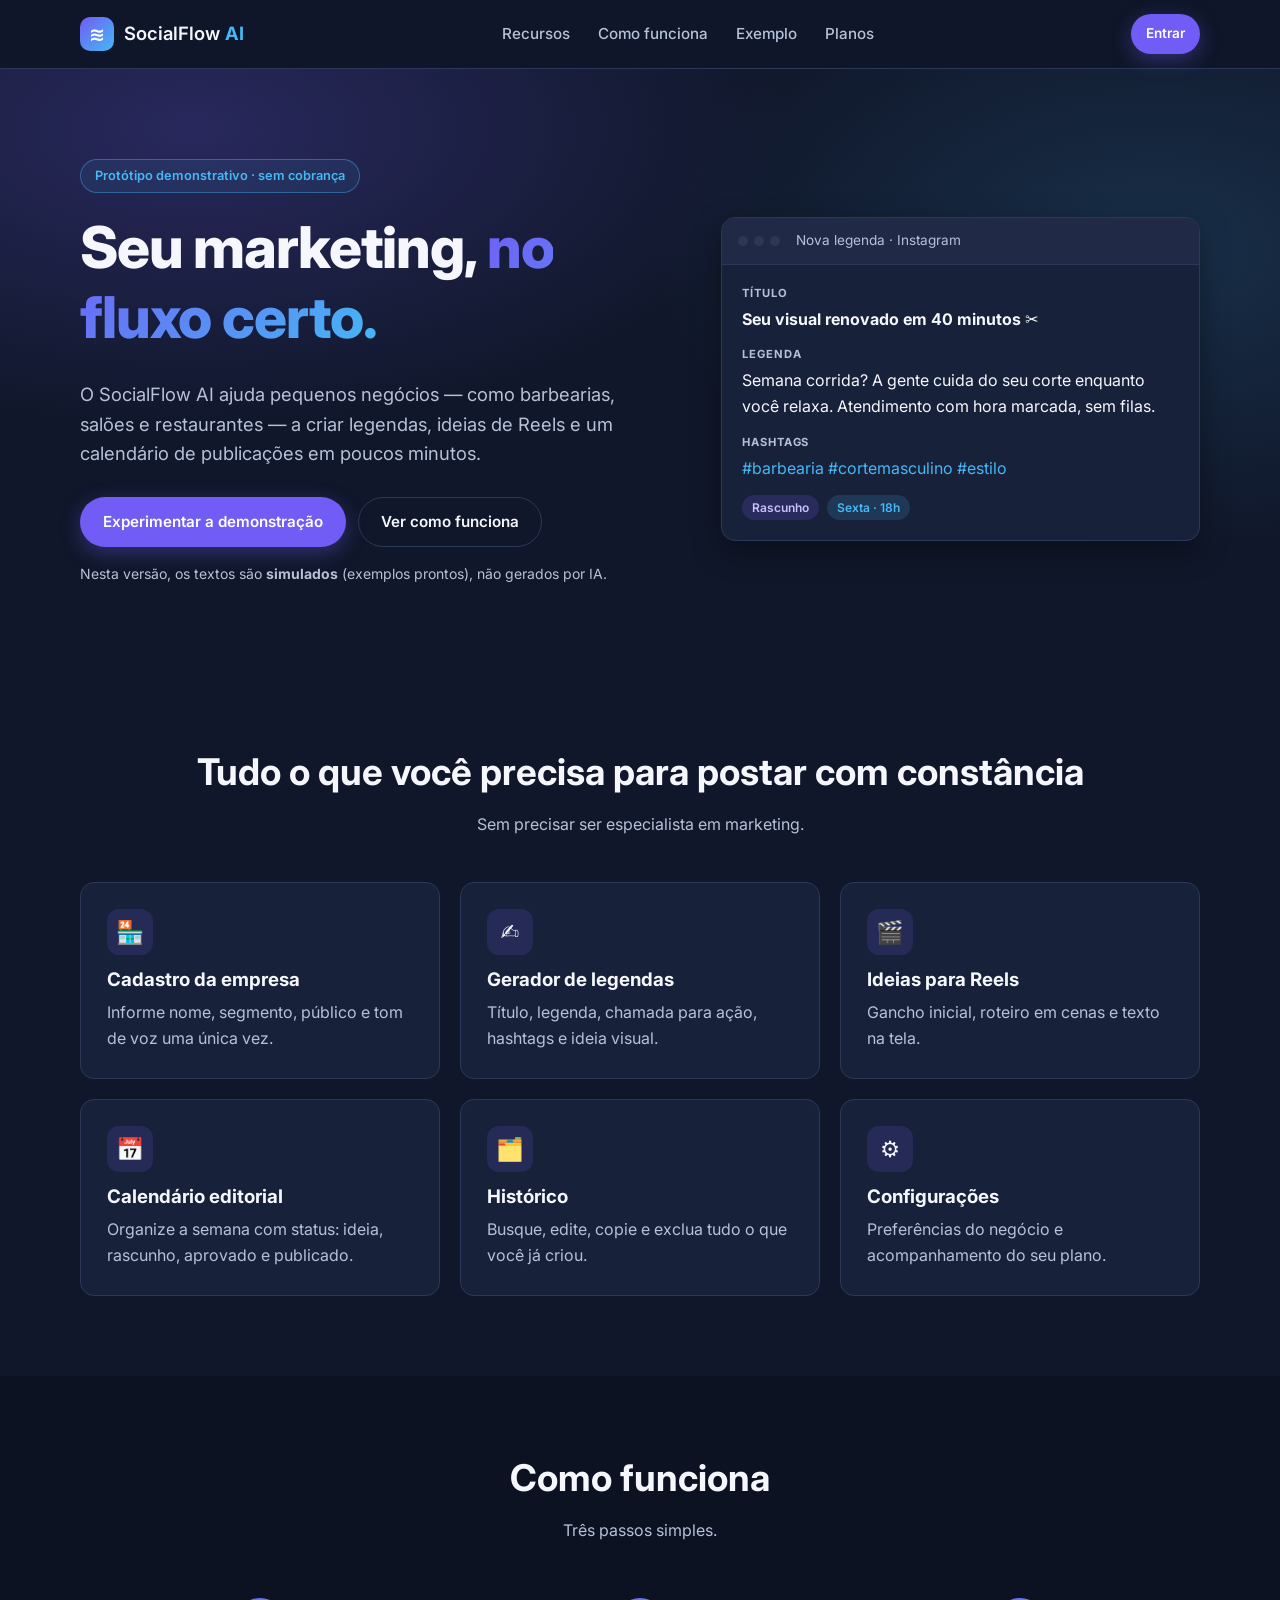
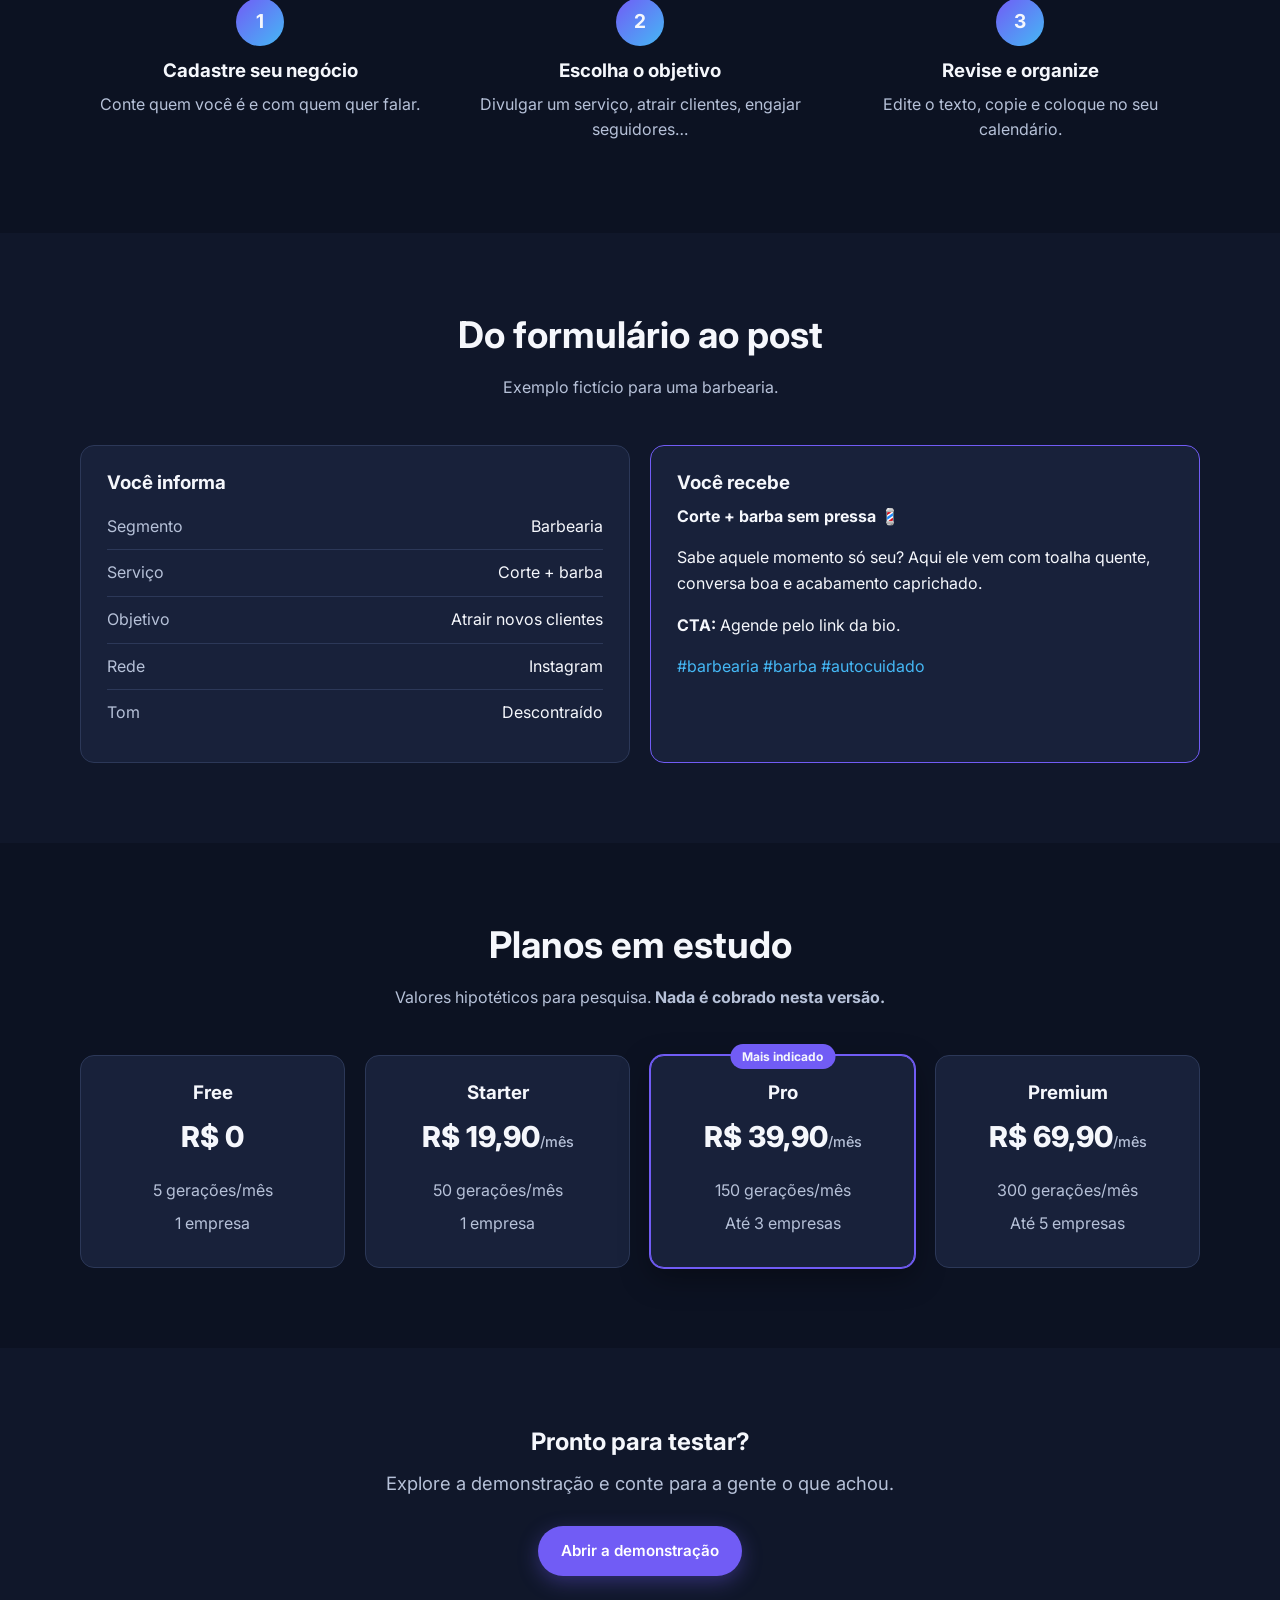
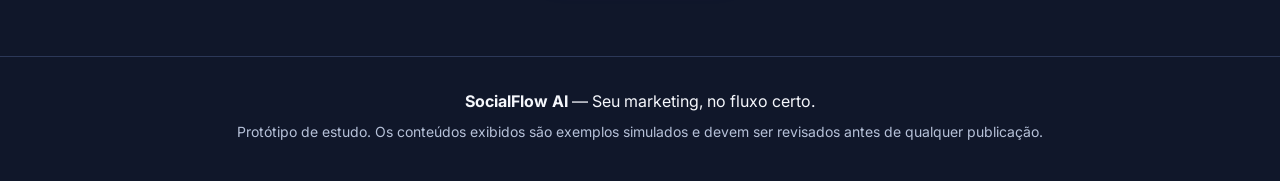
==== index.html @ ee5446a4 "Add files via upload" ====
<!DOCTYPE html>
<html lang="pt-BR">
<head>
  <!-- Configurações básicas da página -->
  <meta charset="UTF-8">
  <meta name="viewport" content="width=device-width, initial-scale=1.0">
  <title>SocialFlow AI — Seu marketing, no fluxo certo.</title>
  <meta name="description" content="Crie legendas, ideias de Reels e calendários editoriais para o seu pequeno negócio.">

  <!-- Fonte Inter (Google Fonts, gratuita). Se estiver sem internet, o navegador usa uma fonte parecida. -->
  <link rel="preconnect" href="https://fonts.googleapis.com">
  <link rel="preconnect" href="https://fonts.gstatic.com" crossorigin>
  <link href="https://fonts.googleapis.com/css2?family=Inter:wght@400;500;600;700;800&display=swap" rel="stylesheet">

  <!-- Arquivo de estilos (Etapa 2) -->
  <link rel="stylesheet" href="styles/style.css">
</head>
<body class="landing">

  <!-- ===================== CABEÇALHO ===================== -->
  <header class="site-header">
    <div class="container header-inner">
      <a href="index.html" class="logo" aria-label="SocialFlow AI — página inicial">
        <span class="logo-icon" aria-hidden="true">≋</span>
        <span>SocialFlow <strong>AI</strong></span>
      </a>

      <nav class="site-nav" aria-label="Navegação principal">
        <a href="#recursos">Recursos</a>
        <a href="#como-funciona">Como funciona</a>
        <a href="#exemplo">Exemplo</a>
        <a href="#planos">Planos</a>
      </nav>

      <a href="login.html" class="btn btn-primary btn-sm">Entrar</a>
    </div>
  </header>

  <main>
    <!-- ===================== HERO (primeira dobra) ===================== -->
    <section class="hero">
      <div class="container hero-inner">
        <div class="hero-text">
          <span class="badge">Protótipo demonstrativo · sem cobrança</span>
          <h1>Seu marketing, <span class="gradient-text">no fluxo certo.</span></h1>
          <p class="lead">
            O SocialFlow AI ajuda pequenos negócios — como barbearias, salões e restaurantes —
            a criar legendas, ideias de Reels e um calendário de publicações em poucos minutos.
          </p>
          <div class="hero-actions">
            <a href="login.html" class="btn btn-primary">Experimentar a demonstração</a>
            <a href="#como-funciona" class="btn btn-ghost">Ver como funciona</a>
          </div>
          <p class="small muted">
            Nesta versão, os textos são <strong>simulados</strong> (exemplos prontos), não gerados por IA.
          </p>
        </div>

        <!-- Cartão ilustrativo mostrando um resultado de exemplo -->
        <div class="hero-card" aria-hidden="true">
          <div class="mock-header">
            <span class="dot"></span><span class="dot"></span><span class="dot"></span>
            <span class="mock-title">Nova legenda · Instagram</span>
          </div>
          <div class="mock-body">
            <p class="mock-label">TÍTULO</p>
            <p class="mock-text"><strong>Seu visual renovado em 40 minutos ✂️</strong></p>
            <p class="mock-label">LEGENDA</p>
            <p class="mock-text">Semana corrida? A gente cuida do seu corte enquanto você relaxa. Atendimento com hora marcada, sem filas.</p>
            <p class="mock-label">HASHTAGS</p>
            <p class="mock-text accent">#barbearia #cortemasculino #estilo</p>
            <div class="mock-tags">
              <span class="tag">Rascunho</span>
              <span class="tag tag-blue">Sexta · 18h</span>
            </div>
          </div>
        </div>
      </div>
    </section>

    <!-- ===================== RECURSOS ===================== -->
    <section id="recursos" class="section">
      <div class="container">
        <h2 class="section-title">Tudo o que você precisa para postar com constância</h2>
        <p class="section-subtitle">Sem precisar ser especialista em marketing.</p>

        <div class="grid grid-3">
          <article class="feature-card">
            <span class="feature-icon" aria-hidden="true">🏪</span>
            <h3>Cadastro da empresa</h3>
            <p>Informe nome, segmento, público e tom de voz uma única vez.</p>
          </article>
          <article class="feature-card">
            <span class="feature-icon" aria-hidden="true">✍️</span>
            <h3>Gerador de legendas</h3>
            <p>Título, legenda, chamada para ação, hashtags e ideia visual.</p>
          </article>
          <article class="feature-card">
            <span class="feature-icon" aria-hidden="true">🎬</span>
            <h3>Ideias para Reels</h3>
            <p>Gancho inicial, roteiro em cenas e texto na tela.</p>
          </article>
          <article class="feature-card">
            <span class="feature-icon" aria-hidden="true">📅</span>
            <h3>Calendário editorial</h3>
            <p>Organize a semana com status: ideia, rascunho, aprovado e publicado.</p>
          </article>
          <article class="feature-card">
            <span class="feature-icon" aria-hidden="true">🗂️</span>
            <h3>Histórico</h3>
            <p>Busque, edite, copie e exclua tudo o que você já criou.</p>
          </article>
          <article class="feature-card">
            <span class="feature-icon" aria-hidden="true">⚙️</span>
            <h3>Configurações</h3>
            <p>Preferências do negócio e acompanhamento do seu plano.</p>
          </article>
        </div>
      </div>
    </section>

    <!-- ===================== COMO FUNCIONA ===================== -->
    <section id="como-funciona" class="section section-alt">
      <div class="container">
        <h2 class="section-title">Como funciona</h2>
        <p class="section-subtitle">Três passos simples.</p>

        <ol class="steps">
          <li class="step">
            <span class="step-number">1</span>
            <h3>Cadastre seu negócio</h3>
            <p>Conte quem você é e com quem quer falar.</p>
          </li>
          <li class="step">
            <span class="step-number">2</span>
            <h3>Escolha o objetivo</h3>
            <p>Divulgar um serviço, atrair clientes, engajar seguidores…</p>
          </li>
          <li class="step">
            <span class="step-number">3</span>
            <h3>Revise e organize</h3>
            <p>Edite o texto, copie e coloque no seu calendário.</p>
          </li>
        </ol>
      </div>
    </section>

    <!-- ===================== EXEMPLO ===================== -->
    <section id="exemplo" class="section">
      <div class="container">
        <h2 class="section-title">Do formulário ao post</h2>
        <p class="section-subtitle">Exemplo fictício para uma barbearia.</p>

        <div class="grid grid-2">
          <div class="example-card">
            <h3>Você informa</h3>
            <ul class="example-list">
              <li><span>Segmento</span> Barbearia</li>
              <li><span>Serviço</span> Corte + barba</li>
              <li><span>Objetivo</span> Atrair novos clientes</li>
              <li><span>Rede</span> Instagram</li>
              <li><span>Tom</span> Descontraído</li>
            </ul>
          </div>
          <div class="example-card example-result">
            <h3>Você recebe</h3>
            <p><strong>Corte + barba sem pressa 💈</strong></p>
            <p>Sabe aquele momento só seu? Aqui ele vem com toalha quente, conversa boa e acabamento caprichado.</p>
            <p><strong>CTA:</strong> Agende pelo link da bio.</p>
            <p class="accent">#barbearia #barba #autocuidado</p>
          </div>
        </div>
      </div>
    </section>

    <!-- ===================== PLANOS (hipotéticos) ===================== -->
    <section id="planos" class="section section-alt">
      <div class="container">
        <h2 class="section-title">Planos em estudo</h2>
        <p class="section-subtitle">
          Valores hipotéticos para pesquisa. <strong>Nada é cobrado nesta versão.</strong>
        </p>

        <div class="grid grid-4">
          <article class="plan-card">
            <h3>Free</h3>
            <p class="plan-price">R$ 0</p>
            <ul><li>5 gerações/mês</li><li>1 empresa</li></ul>
          </article>
          <article class="plan-card">
            <h3>Starter</h3>
            <p class="plan-price">R$ 19,90<span>/mês</span></p>
            <ul><li>50 gerações/mês</li><li>1 empresa</li></ul>
          </article>
          <article class="plan-card plan-featured">
            <span class="plan-flag">Mais indicado</span>
            <h3>Pro</h3>
            <p class="plan-price">R$ 39,90<span>/mês</span></p>
            <ul><li>150 gerações/mês</li><li>Até 3 empresas</li></ul>
          </article>
          <article class="plan-card">
            <h3>Premium</h3>
            <p class="plan-price">R$ 69,90<span>/mês</span></p>
            <ul><li>300 gerações/mês</li><li>Até 5 empresas</li></ul>
          </article>
        </div>
      </div>
    </section>

    <!-- ===================== CHAMADA FINAL ===================== -->
    <section class="section cta-final">
      <div class="container">
        <h2>Pronto para testar?</h2>
        <p class="lead">Explore a demonstração e conte para a gente o que achou.</p>
        <a href="app.html" class="btn btn-primary">Abrir a demonstração</a>
      </div>
    </section>
  </main>

  <!-- ===================== RODAPÉ ===================== -->
  <footer class="site-footer">
    <div class="container">
      <p><strong>SocialFlow AI</strong> — Seu marketing, no fluxo certo.</p>
      <p class="small muted">
        Protótipo de estudo. Os conteúdos exibidos são exemplos simulados e devem ser revisados antes de qualquer publicação.
      </p>
    </div>
  </footer>

</body>
</html>
---- styles/style.css ----
/* =========================================================
   SocialFlow AI — Folha de estilos
   Este arquivo serve para a landing page (index.html)
   e para a aplicação (app.html).
   ========================================================= */

/* ---------- 1. VARIÁVEIS (as cores e medidas do projeto) ----------
   Variáveis são "apelidos". Se quiser mudar uma cor no site inteiro,
   basta mudar aqui em cima. */
:root {
  --roxo: #715CF5;          /* cor principal */
  --roxo-escuro: #5a46d6;
  --azul-marinho: #10172A;  /* fundo */
  --azul: #45B8F5;          /* destaque */
  --texto: #F5F7FC;         /* texto principal */
  --texto-2: #B6C1D8;       /* texto secundário */

  --superficie: #18213A;    /* fundo dos cartões */
  --superficie-2: #202A47;  /* fundo de campos e itens */
  --borda: #2C3858;

  --sucesso: #34D399;
  --alerta: #FBBF24;
  --erro: #F87171;

  --raio: 14px;             /* arredondamento dos cantos */
  --raio-sm: 8px;
  --sombra: 0 10px 30px rgba(0, 0, 0, 0.35);
  --gradiente: linear-gradient(135deg, var(--roxo), var(--azul));
  --fonte: "Inter", "Segoe UI", system-ui, -apple-system, Roboto, Arial, sans-serif;
}

/* ---------- 2. BASE (regras gerais) ---------- */
*,
*::before,
*::after {
  box-sizing: border-box; /* faz larguras e espaçamentos serem calculados de forma previsível */
}

html {
  scroll-behavior: smooth; /* rolagem suave ao clicar nos links do menu */
}

body {
  margin: 0;
  font-family: var(--fonte);
  background: var(--azul-marinho);
  color: var(--texto);
  line-height: 1.6;
  -webkit-font-smoothing: antialiased;
}

h1, h2, h3, h4 {
  line-height: 1.2;
  margin: 0 0 0.5em;
}

p {
  margin: 0 0 1em;
}

a {
  color: var(--azul);
  text-decoration: none;
}

a:hover {
  text-decoration: underline;
}

img {
  max-width: 100%;
}

/* Contorno visível ao navegar pelo teclado (acessibilidade) */
:focus-visible {
  outline: 2px solid var(--azul);
  outline-offset: 2px;
}

.container {
  width: 100%;
  max-width: 1160px;
  margin: 0 auto;
  padding: 0 20px;
}

.small { font-size: 0.875rem; }
.muted { color: var(--texto-2); }
.accent { color: var(--azul); }
.hidden { display: none !important; }

.gradient-text {
  background: var(--gradiente);
  -webkit-background-clip: text;
  background-clip: text;
  color: transparent;
}

/* ---------- 3. BOTÕES ---------- */
.btn {
  display: inline-flex;
  align-items: center;
  justify-content: center;
  gap: 8px;
  padding: 12px 22px;
  border: 1px solid transparent;
  border-radius: 999px;
  font-family: inherit;
  font-size: 0.95rem;
  font-weight: 600;
  cursor: pointer;
  text-decoration: none;
  transition: transform 0.15s, background 0.15s, border-color 0.15s;
}

.btn:hover { text-decoration: none; transform: translateY(-1px); }
.btn:active { transform: translateY(0); }
.btn:disabled { opacity: 0.5; cursor: not-allowed; transform: none; }

.btn-primary {
  background: var(--roxo);
  color: #fff;
  box-shadow: 0 6px 20px rgba(113, 92, 245, 0.35);
}
.btn-primary:hover { background: var(--roxo-escuro); }

.btn-ghost {
  background: transparent;
  color: var(--texto);
  border-color: var(--borda);
}
.btn-ghost:hover { border-color: var(--azul); }

.btn-secondary {
  background: var(--superficie-2);
  color: var(--texto);
  border-color: var(--borda);
}
.btn-secondary:hover { border-color: var(--roxo); }

.btn-danger {
  background: transparent;
  color: var(--erro);
  border-color: rgba(248, 113, 113, 0.4);
}
.btn-danger:hover { background: rgba(248, 113, 113, 0.1); }

.btn-sm { padding: 8px 14px; font-size: 0.85rem; }

/* ---------- 4. ETIQUETAS ---------- */
.badge {
  display: inline-block;
  padding: 6px 14px;
  margin-bottom: 20px;
  border: 1px solid rgba(69, 184, 245, 0.4);
  border-radius: 999px;
  background: rgba(69, 184, 245, 0.08);
  color: var(--azul);
  font-size: 0.8rem;
  font-weight: 600;
}

.tag {
  display: inline-block;
  padding: 3px 10px;
  border-radius: 999px;
  background: rgba(113, 92, 245, 0.18);
  color: #c9c0ff;
  font-size: 0.75rem;
  font-weight: 600;
}
.tag-blue { background: rgba(69, 184, 245, 0.15); color: var(--azul); }

/* Cores dos 4 status do calendário */
.status-ideia     { background: rgba(182, 193, 216, 0.15); color: var(--texto-2); }
.status-rascunho  { background: rgba(251, 191, 36, 0.15);  color: var(--alerta); }
.status-aprovado  { background: rgba(69, 184, 245, 0.15);  color: var(--azul); }
.status-publicado { background: rgba(52, 211, 153, 0.15);  color: var(--sucesso); }

/* =========================================================
   PARTE A — LANDING PAGE (index.html)
   ========================================================= */

.site-header {
  position: sticky;
  top: 0;
  z-index: 50;
  background: rgba(16, 23, 42, 0.85);
  backdrop-filter: blur(10px);
  border-bottom: 1px solid var(--borda);
}

.header-inner {
  display: flex;
  align-items: center;
  justify-content: space-between;
  gap: 20px;
  height: 68px;
}

.logo {
  display: inline-flex;
  align-items: center;
  gap: 10px;
  color: var(--texto);
  font-size: 1.15rem;
  font-weight: 600;
}
.logo:hover { text-decoration: none; }
.logo strong { color: var(--azul); }

.logo-icon {
  display: grid;
  place-items: center;
  width: 34px;
  height: 34px;
  border-radius: 10px;
  background: var(--gradiente);
  color: #fff;
  font-size: 1.2rem;
}

.site-nav {
  display: flex;
  gap: 28px;
}
.site-nav a {
  color: var(--texto-2);
  font-size: 0.95rem;
  font-weight: 500;
}
.site-nav a:hover { color: var(--texto); text-decoration: none; }

/* Hero */
.hero {
  padding: 90px 0 70px;
  background:
    radial-gradient(600px 300px at 15% 10%, rgba(113, 92, 245, 0.25), transparent),
    radial-gradient(500px 300px at 90% 30%, rgba(69, 184, 245, 0.15), transparent);
}

.hero-inner {
  display: grid;
  grid-template-columns: 1.1fr 0.9fr;
  gap: 56px;
  align-items: center;
}

.hero h1 {
  font-size: clamp(2.2rem, 5vw, 3.6rem);
  font-weight: 800;
  letter-spacing: -0.02em;
}

.lead {
  color: var(--texto-2);
  font-size: 1.15rem;
  max-width: 560px;
}

.hero-actions {
  display: flex;
  flex-wrap: wrap;
  gap: 12px;
  margin: 28px 0 16px;
}

/* Cartão ilustrativo do hero */
.hero-card {
  background: var(--superficie);
  border: 1px solid var(--borda);
  border-radius: var(--raio);
  box-shadow: var(--sombra);
  overflow: hidden;
}

.mock-header {
  display: flex;
  align-items: center;
  gap: 6px;
  padding: 12px 16px;
  border-bottom: 1px solid var(--borda);
  background: var(--superficie-2);
}
.dot { width: 10px; height: 10px; border-radius: 50%; background: var(--borda); }
.mock-title { margin-left: 10px; color: var(--texto-2); font-size: 0.85rem; }

.mock-body { padding: 20px; }
.mock-label {
  margin: 0 0 4px;
  color: var(--texto-2);
  font-size: 0.7rem;
  font-weight: 700;
  letter-spacing: 0.08em;
}
.mock-text { margin-bottom: 14px; }
.mock-tags { display: flex; gap: 8px; }

/* Seções */
.section { padding: 80px 0; }
.section-alt { background: #0c1222; }

.section-title {
  text-align: center;
  font-size: clamp(1.6rem, 3.5vw, 2.3rem);
}
.section-subtitle {
  text-align: center;
  color: var(--texto-2);
  margin-bottom: 44px;
}

/* Grades (colunas) reutilizáveis */
.grid { display: grid; gap: 20px; }
.grid-2 { grid-template-columns: repeat(2, 1fr); }
.grid-3 { grid-template-columns: repeat(3, 1fr); }
.grid-4 { grid-template-columns: repeat(4, 1fr); }

.feature-card,
.example-card,
.plan-card {
  padding: 26px;
  background: var(--superficie);
  border: 1px solid var(--borda);
  border-radius: var(--raio);
  transition: border-color 0.2s, transform 0.2s;
}
.feature-card:hover { border-color: var(--roxo); transform: translateY(-3px); }
.feature-card p, .step p { color: var(--texto-2); margin: 0; }

.feature-icon {
  display: inline-grid;
  place-items: center;
  width: 46px;
  height: 46px;
  margin-bottom: 14px;
  border-radius: 12px;
  background: rgba(113, 92, 245, 0.15);
  font-size: 1.4rem;
}

/* Passos */
.steps {
  display: grid;
  grid-template-columns: repeat(3, 1fr);
  gap: 20px;
  padding: 0;
  margin: 0;
  list-style: none;
}
.step { text-align: center; padding: 10px 16px; }
.step-number {
  display: inline-grid;
  place-items: center;
  width: 48px;
  height: 48px;
  margin-bottom: 14px;
  border-radius: 50%;
  background: var(--gradiente);
  font-size: 1.2rem;
  font-weight: 700;
}

/* Exemplo */
.example-list { list-style: none; padding: 0; margin: 0; }
.example-list li {
  display: flex;
  justify-content: space-between;
  padding: 10px 0;
  border-bottom: 1px solid var(--borda);
}
.example-list li:last-child { border-bottom: none; }
.example-list span { color: var(--texto-2); }
.example-result { border-color: var(--roxo); }

/* Planos */
.plan-card { position: relative; text-align: center; }
.plan-card ul { list-style: none; padding: 0; margin: 0; color: var(--texto-2); }
.plan-card li { padding: 4px 0; }
.plan-price { font-size: 1.8rem; font-weight: 800; margin: 6px 0 14px; }
.plan-price span { font-size: 0.9rem; font-weight: 500; color: var(--texto-2); }
.plan-featured { border-color: var(--roxo); box-shadow: 0 0 0 1px var(--roxo), var(--sombra); }
.plan-flag {
  position: absolute;
  top: -12px;
  left: 50%;
  transform: translateX(-50%);
  padding: 3px 12px;
  border-radius: 999px;
  background: var(--roxo);
  font-size: 0.75rem;
  font-weight: 700;
  white-space: nowrap;
}

/* Chamada final e rodapé */
.cta-final { text-align: center; }
.cta-final .lead { margin: 0 auto 28px; }

.site-footer {
  padding: 32px 0;
  border-top: 1px solid var(--borda);
  text-align: center;
}
.site-footer p { margin: 0 0 6px; }

/* =========================================================
   PARTE B — APLICAÇÃO (app.html)
   ========================================================= */

.app-layout {
  display: grid;
  grid-template-columns: 250px 1fr;
  min-height: 100vh;
}

/* Menu lateral */
.sidebar {
  position: sticky;
  top: 0;
  display: flex;
  flex-direction: column;
  height: 100vh;
  padding: 22px 16px;
  background: #0c1222;
  border-right: 1px solid var(--borda);
}
.sidebar .logo { margin: 0 8px 28px; }

.nav-list {
  display: flex;
  flex-direction: column;
  gap: 4px;
  padding: 0;
  margin: 0;
  list-style: none;
}

.nav-item {
  display: flex;
  align-items: center;
  gap: 12px;
  width: 100%;
  padding: 11px 12px;
  border: none;
  border-radius: var(--raio-sm);
  background: transparent;
  color: var(--texto-2);
  font-family: inherit;
  font-size: 0.95rem;
  font-weight: 500;
  text-align: left;
  cursor: pointer;
}
.nav-item:hover { background: var(--superficie); color: var(--texto); }
.nav-item.active {
  background: rgba(113, 92, 245, 0.18);
  color: var(--texto);
  box-shadow: inset 3px 0 0 var(--roxo);
}
.nav-icon { width: 22px; text-align: center; }

.sidebar-footer { margin-top: auto; }

.usage-box {
  padding: 14px;
  border: 1px solid var(--borda);
  border-radius: var(--raio-sm);
  background: var(--superficie);
  font-size: 0.85rem;
}
.usage-box p { margin: 0 0 8px; }

/* Barra de progresso (usos do plano) */
.progress {
  height: 8px;
  border-radius: 999px;
  background: var(--superficie-2);
  overflow: hidden;
}
.progress-bar {
  height: 100%;
  width: 0%;
  background: var(--gradiente);
  transition: width 0.3s;
}

/* Área principal */
.main {
  min-width: 0; /* evita que conteúdos largos estourem o layout */
  padding: 0 32px 48px;
}

.topbar {
  position: sticky;
  top: 0;
  z-index: 20;
  display: flex;
  align-items: center;
  gap: 14px;
  padding: 18px 0;
  margin-bottom: 12px;
  background: rgba(16, 23, 42, 0.92);
  backdrop-filter: blur(8px);
  border-bottom: 1px solid var(--borda);
}
.topbar h1 { flex: 1; margin: 0; font-size: 1.4rem; }

.menu-toggle { display: none; } /* só aparece no celular */

.business-chip {
  padding: 6px 14px;
  border: 1px solid var(--borda);
  border-radius: 999px;
  background: var(--superficie);
  color: var(--texto-2);
  font-size: 0.85rem;
  white-space: nowrap;
  overflow: hidden;
  text-overflow: ellipsis;
  max-width: 260px;
}

/* Cada "tela" do app é uma .view; só a ativa aparece */
.view { display: none; animation: aparecer 0.25s ease; }
.view.active { display: block; }

@keyframes aparecer {
  from { opacity: 0; transform: translateY(6px); }
  to   { opacity: 1; transform: translateY(0); }
}

.view-intro { color: var(--texto-2); margin-bottom: 24px; }

/* Cartões genéricos */
.card {
  padding: 24px;
  margin-bottom: 20px;
  background: var(--superficie);
  border: 1px solid var(--borda);
  border-radius: var(--raio);
}
.card-header {
  display: flex;
  align-items: center;
  justify-content: space-between;
  gap: 12px;
  flex-wrap: wrap;
  margin-bottom: 16px;
}
.card-header h2, .card-header h3 { margin: 0; font-size: 1.1rem; }

/* Estatísticas do dashboard */
.stats {
  display: grid;
  grid-template-columns: repeat(4, 1fr);
  gap: 16px;
  margin-bottom: 20px;
}
.stat-card {
  padding: 20px;
  background: var(--superficie);
  border: 1px solid var(--borda);
  border-radius: var(--raio);
}
.stat-label { margin: 0 0 6px; color: var(--texto-2); font-size: 0.85rem; }
.stat-value { margin: 0; font-size: 1.9rem; font-weight: 800; }

.shortcuts { display: flex; flex-wrap: wrap; gap: 10px; }

/* Avisos dentro das telas */
.notice {
  padding: 12px 16px;
  margin-bottom: 20px;
  border-left: 3px solid var(--azul);
  border-radius: var(--raio-sm);
  background: rgba(69, 184, 245, 0.08);
  color: var(--texto-2);
  font-size: 0.9rem;
}
.notice-warning {
  border-left-color: var(--alerta);
  background: rgba(251, 191, 36, 0.08);
}

/* ---------- Formulários ---------- */
.form-grid {
  display: grid;
  grid-template-columns: repeat(2, 1fr);
  gap: 16px 20px;
}
.field { display: flex; flex-direction: column; gap: 6px; }
.field-full { grid-column: 1 / -1; } /* ocupa a linha inteira */

.field label { font-size: 0.9rem; font-weight: 600; }
.field .required { color: var(--erro); }
.field-hint { color: var(--texto-2); font-size: 0.8rem; }

input,
select,
textarea {
  width: 100%;
  padding: 11px 14px;
  border: 1px solid var(--borda);
  border-radius: var(--raio-sm);
  background: var(--superficie-2);
  color: var(--texto);
  font-family: inherit;
  font-size: 0.95rem;
}
textarea { resize: vertical; min-height: 90px; }
input::placeholder, textarea::placeholder { color: #7a86a3; }
input:focus, select:focus, textarea:focus {
  outline: none;
  border-color: var(--roxo);
  box-shadow: 0 0 0 3px rgba(113, 92, 245, 0.25);
}

/* Campo com erro de validação */
.is-invalid { border-color: var(--erro) !important; }
.field-error { min-height: 1em; color: var(--erro); font-size: 0.8rem; }

.form-actions {
  display: flex;
  flex-wrap: wrap;
  gap: 10px;
  margin-top: 20px;
}

/* Abas (Legendas / Reels) */
.tabs {
  display: inline-flex;
  gap: 4px;
  padding: 4px;
  margin-bottom: 20px;
  border: 1px solid var(--borda);
  border-radius: 999px;
  background: var(--superficie);
}
.tab {
  padding: 8px 18px;
  border: none;
  border-radius: 999px;
  background: transparent;
  color: var(--texto-2);
  font-family: inherit;
  font-weight: 600;
  cursor: pointer;
}
.tab.active { background: var(--roxo); color: #fff; }

/* ---------- Resultado do gerador ---------- */
.result-block {
  padding: 14px 16px;
  margin-bottom: 12px;
  border: 1px solid var(--borda);
  border-radius: var(--raio-sm);
  background: var(--superficie-2);
}
.result-label {
  margin: 0 0 6px;
  color: var(--azul);
  font-size: 0.72rem;
  font-weight: 700;
  letter-spacing: 0.08em;
  text-transform: uppercase;
}
.result-block p:last-child { margin-bottom: 0; }
.result-block textarea { min-height: 120px; }

.reel-card {
  padding: 18px;
  margin-bottom: 14px;
  border: 1px solid var(--borda);
  border-radius: var(--raio);
  background: var(--superficie-2);
}
.reel-card h4 { margin-bottom: 10px; }
.reel-card ol { margin: 0 0 10px; padding-left: 20px; }
.reel-card dt { color: var(--azul); font-size: 0.8rem; font-weight: 700; }
.reel-card dd { margin: 0 0 8px; }

/* ---------- Calendário de 7 dias ---------- */
.calendar-week {
  display: grid;
  grid-template-columns: repeat(7, minmax(0, 1fr));
  gap: 12px;
}
.day-column {
  display: flex;
  flex-direction: column;
  min-height: 220px;
  padding: 12px;
  border: 1px solid var(--borda);
  border-radius: var(--raio);
  background: var(--superficie);
}
.day-column.today { border-color: var(--roxo); }
.day-header { margin-bottom: 10px; }
.day-name { margin: 0; font-weight: 700; }
.day-date { margin: 0; color: var(--texto-2); font-size: 0.8rem; }
.day-items { display: flex; flex-direction: column; gap: 8px; flex: 1; }

.cal-item {
  padding: 10px;
  border: 1px solid var(--borda);
  border-radius: var(--raio-sm);
  background: var(--superficie-2);
  font-size: 0.85rem;
  cursor: pointer;
  text-align: left;
  color: var(--texto);
  font-family: inherit;
  width: 100%;
}
.cal-item:hover { border-color: var(--roxo); }
.cal-item-title { display: block; margin: 0 0 6px; font-weight: 600; word-break: break-word; }

.day-add {
  margin-top: 10px;
  padding: 6px;
  border: 1px dashed var(--borda);
  border-radius: var(--raio-sm);
  background: transparent;
  color: var(--texto-2);
  font-family: inherit;
  cursor: pointer;
}
.day-add:hover { border-color: var(--azul); color: var(--azul); }

.week-nav { display: flex; align-items: center; gap: 8px; }
.legend { display: flex; flex-wrap: wrap; gap: 8px; margin-bottom: 16px; }

/* ---------- Histórico ---------- */
.toolbar {
  display: grid;
  grid-template-columns: 2fr 1fr 1fr;
  gap: 12px;
  margin-bottom: 18px;
}

.item-list { display: flex; flex-direction: column; gap: 12px; }

.list-item {
  padding: 16px 18px;
  border: 1px solid var(--borda);
  border-radius: var(--raio);
  background: var(--superficie-2);
}
.list-item h4 { margin: 0 0 6px; }
.item-meta {
  display: flex;
  flex-wrap: wrap;
  align-items: center;
  gap: 8px;
  margin-bottom: 10px;
  color: var(--texto-2);
  font-size: 0.8rem;
}
.item-preview {
  color: var(--texto-2);
  font-size: 0.9rem;
  white-space: pre-line;
  display: -webkit-box;
  -webkit-line-clamp: 3;
  -webkit-box-orient: vertical;
  overflow: hidden;
}
.item-actions { display: flex; flex-wrap: wrap; gap: 8px; margin-top: 12px; }

.empty-state {
  padding: 36px 20px;
  border: 1px dashed var(--borda);
  border-radius: var(--raio);
  color: var(--texto-2);
  text-align: center;
}

/* ---------- Janela (modal) para editar / agendar ---------- */
.modal-backdrop {
  position: fixed;
  inset: 0;
  z-index: 100;
  display: none;
  align-items: center;
  justify-content: center;
  padding: 20px;
  background: rgba(5, 8, 18, 0.7);
}
.modal-backdrop.open { display: flex; }

.modal {
  width: 100%;
  max-width: 560px;
  max-height: 90vh;
  overflow-y: auto;
  padding: 24px;
  border: 1px solid var(--borda);
  border-radius: var(--raio);
  background: var(--superficie);
  box-shadow: var(--sombra);
}
.modal h2 { font-size: 1.2rem; }

/* ---------- Mensagens rápidas (toasts) ---------- */
.toast-container {
  position: fixed;
  right: 20px;
  bottom: 20px;
  z-index: 200;
  display: flex;
  flex-direction: column;
  gap: 10px;
}
.toast {
  min-width: 240px;
  max-width: 360px;
  padding: 12px 16px;
  border-left: 4px solid var(--azul);
  border-radius: var(--raio-sm);
  background: var(--superficie-2);
  box-shadow: var(--sombra);
  font-size: 0.9rem;
  animation: aparecer 0.25s ease;
}
.toast-success { border-left-color: var(--sucesso); }
.toast-error   { border-left-color: var(--erro); }

/* Fundo escuro atrás do menu no celular */
.overlay {
  position: fixed;
  inset: 0;
  z-index: 40;
  display: none;
  background: rgba(5, 8, 18, 0.6);
}
.overlay.open { display: block; }

/* ---------- Tela de Login / Cadastro (login.html) ---------- */
.auth-page {
  min-height: 100vh;
  display: flex;
  flex-direction: column;
  align-items: center;
  justify-content: center;
  padding: 32px 20px;
  background:
    radial-gradient(600px 300px at 15% 10%, rgba(113, 92, 245, 0.25), transparent),
    radial-gradient(500px 300px at 90% 80%, rgba(69, 184, 245, 0.15), transparent),
    var(--azul-marinho);
}

.auth-card {
  width: 100%;
  max-width: 440px;
  padding: 28px;
  background: var(--superficie);
  border: 1px solid var(--borda);
  border-radius: var(--raio);
  box-shadow: var(--sombra);
}

.auth-header {
  text-align: center;
  margin-bottom: 22px;
}
.auth-header .logo { margin-bottom: 10px; justify-content: center; }
.auth-header h1 { font-size: 1.5rem; margin-bottom: 6px; }

.auth-card .tabs {
  display: grid;
  grid-template-columns: 1fr 1fr;
  width: 100%;
}

.auth-card .form-grid { grid-template-columns: 1fr; }
.auth-card .btn-full { width: 100%; }

.auth-divider {
  margin: 18px 0 12px;
  text-align: center;
  color: var(--texto-2);
  font-size: 0.85rem;
}

.sidebar-logout {
  display: block;
  margin-top: 10px;
  text-align: center;
  font-size: 0.85rem;
  color: var(--texto-2);
}
.sidebar-logout:hover { color: var(--texto); }

/* =========================================================
   PARTE C — RESPONSIVIDADE (telas menores)
   ========================================================= */

/* Tablets e notebooks pequenos */
@media (max-width: 1100px) {
  .calendar-week { grid-template-columns: repeat(4, minmax(0, 1fr)); }
  .stats { grid-template-columns: repeat(2, 1fr); }
}

@media (max-width: 900px) {
  /* Landing */
  .site-nav { display: none; }
  .hero { padding: 60px 0 50px; }
  .hero-inner { grid-template-columns: 1fr; gap: 40px; }
  .grid-3, .grid-4 { grid-template-columns: repeat(2, 1fr); }

  /* App: o menu lateral vira uma "gaveta" que desliza */
  .app-layout { grid-template-columns: 1fr; }
  .sidebar {
    position: fixed;
    left: 0;
    z-index: 50;
    width: 260px;
    transform: translateX(-100%);
    transition: transform 0.25s ease;
  }
  .sidebar.open { transform: translateX(0); }
  .menu-toggle { display: inline-flex; }
  .main { padding: 0 18px 40px; }
  .calendar-week { grid-template-columns: repeat(2, minmax(0, 1fr)); }
}

/* Celulares */
@media (max-width: 600px) {
  .section { padding: 56px 0; }
  .grid-2, .grid-3, .grid-4, .steps { grid-template-columns: 1fr; }
  .form-grid { grid-template-columns: 1fr; }
  .toolbar { grid-template-columns: 1fr; }
  .stats { grid-template-columns: 1fr 1fr; }
  .calendar-week { grid-template-columns: 1fr; }
  .day-column { min-height: auto; }
  .business-chip { display: none; }
  .hero-actions .btn { width: 100%; }
  .toast-container { left: 20px; right: 20px; }
  .toast { max-width: none; }
}
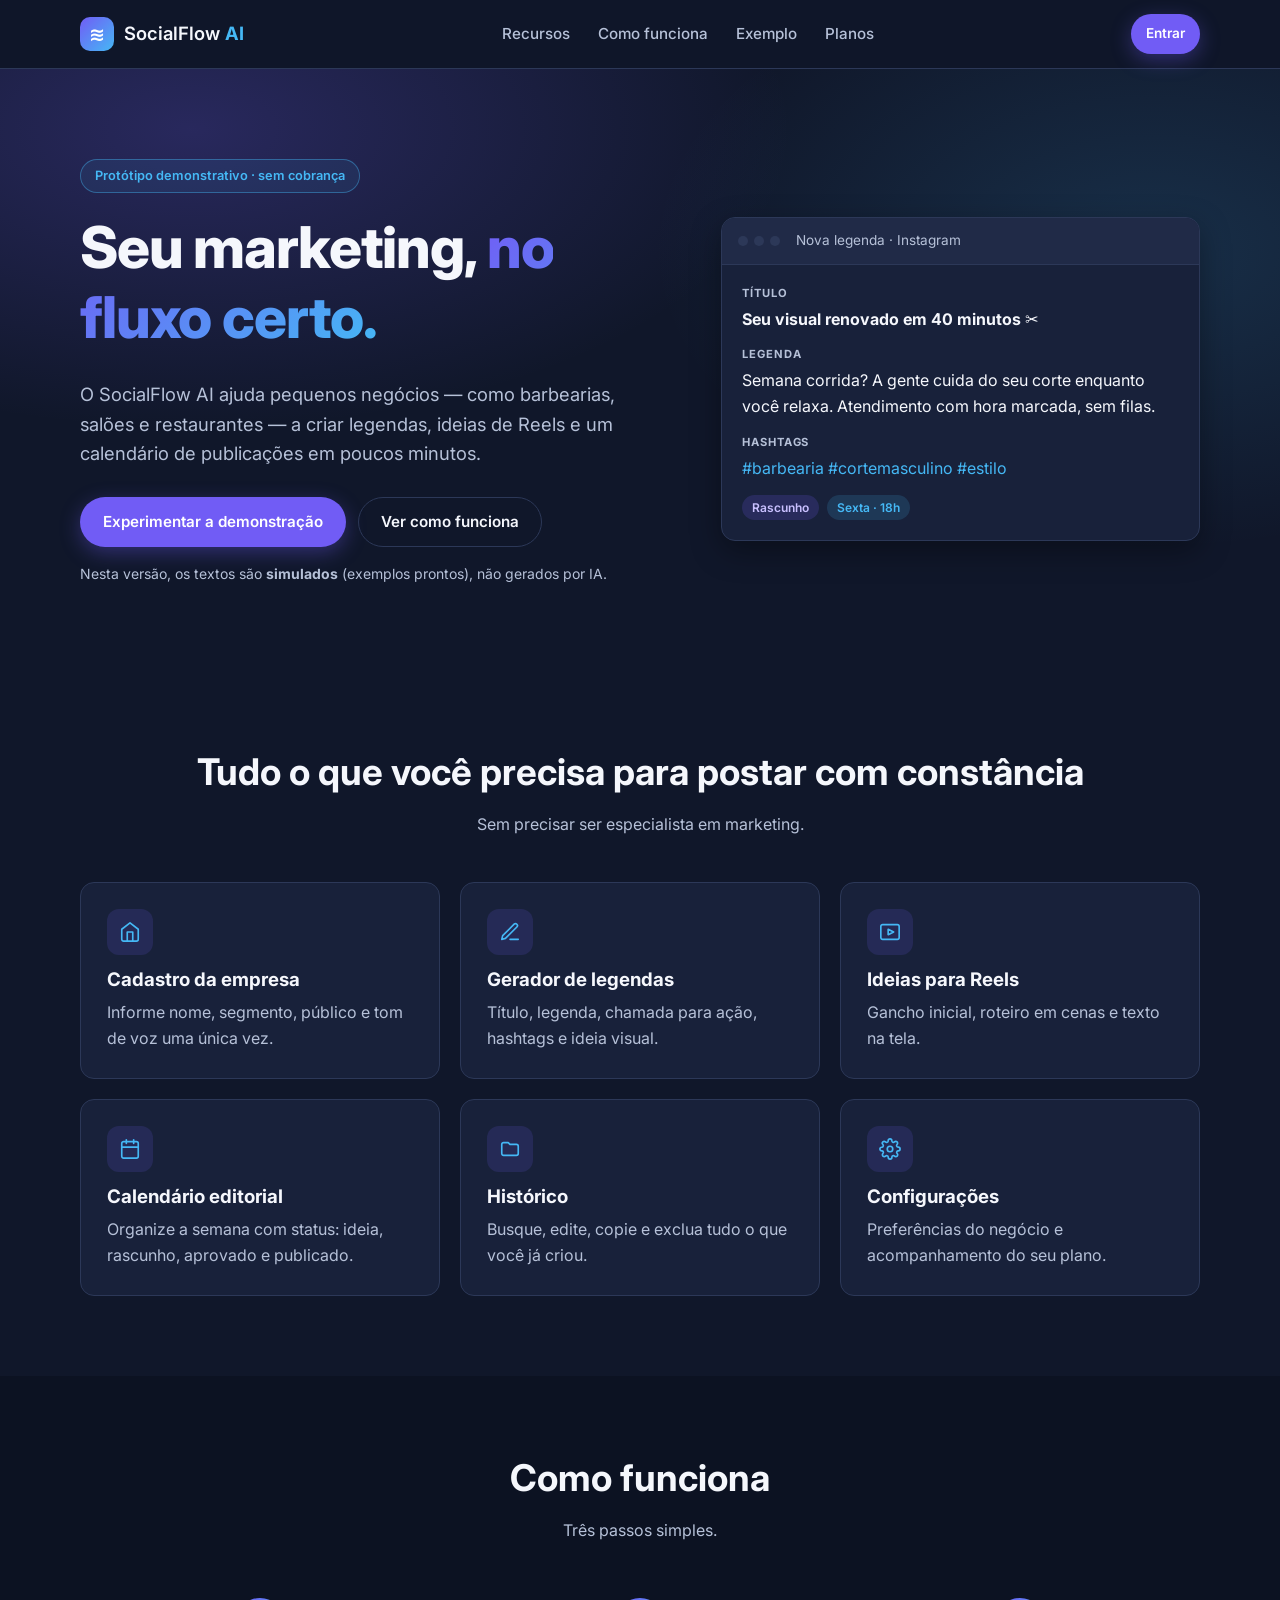
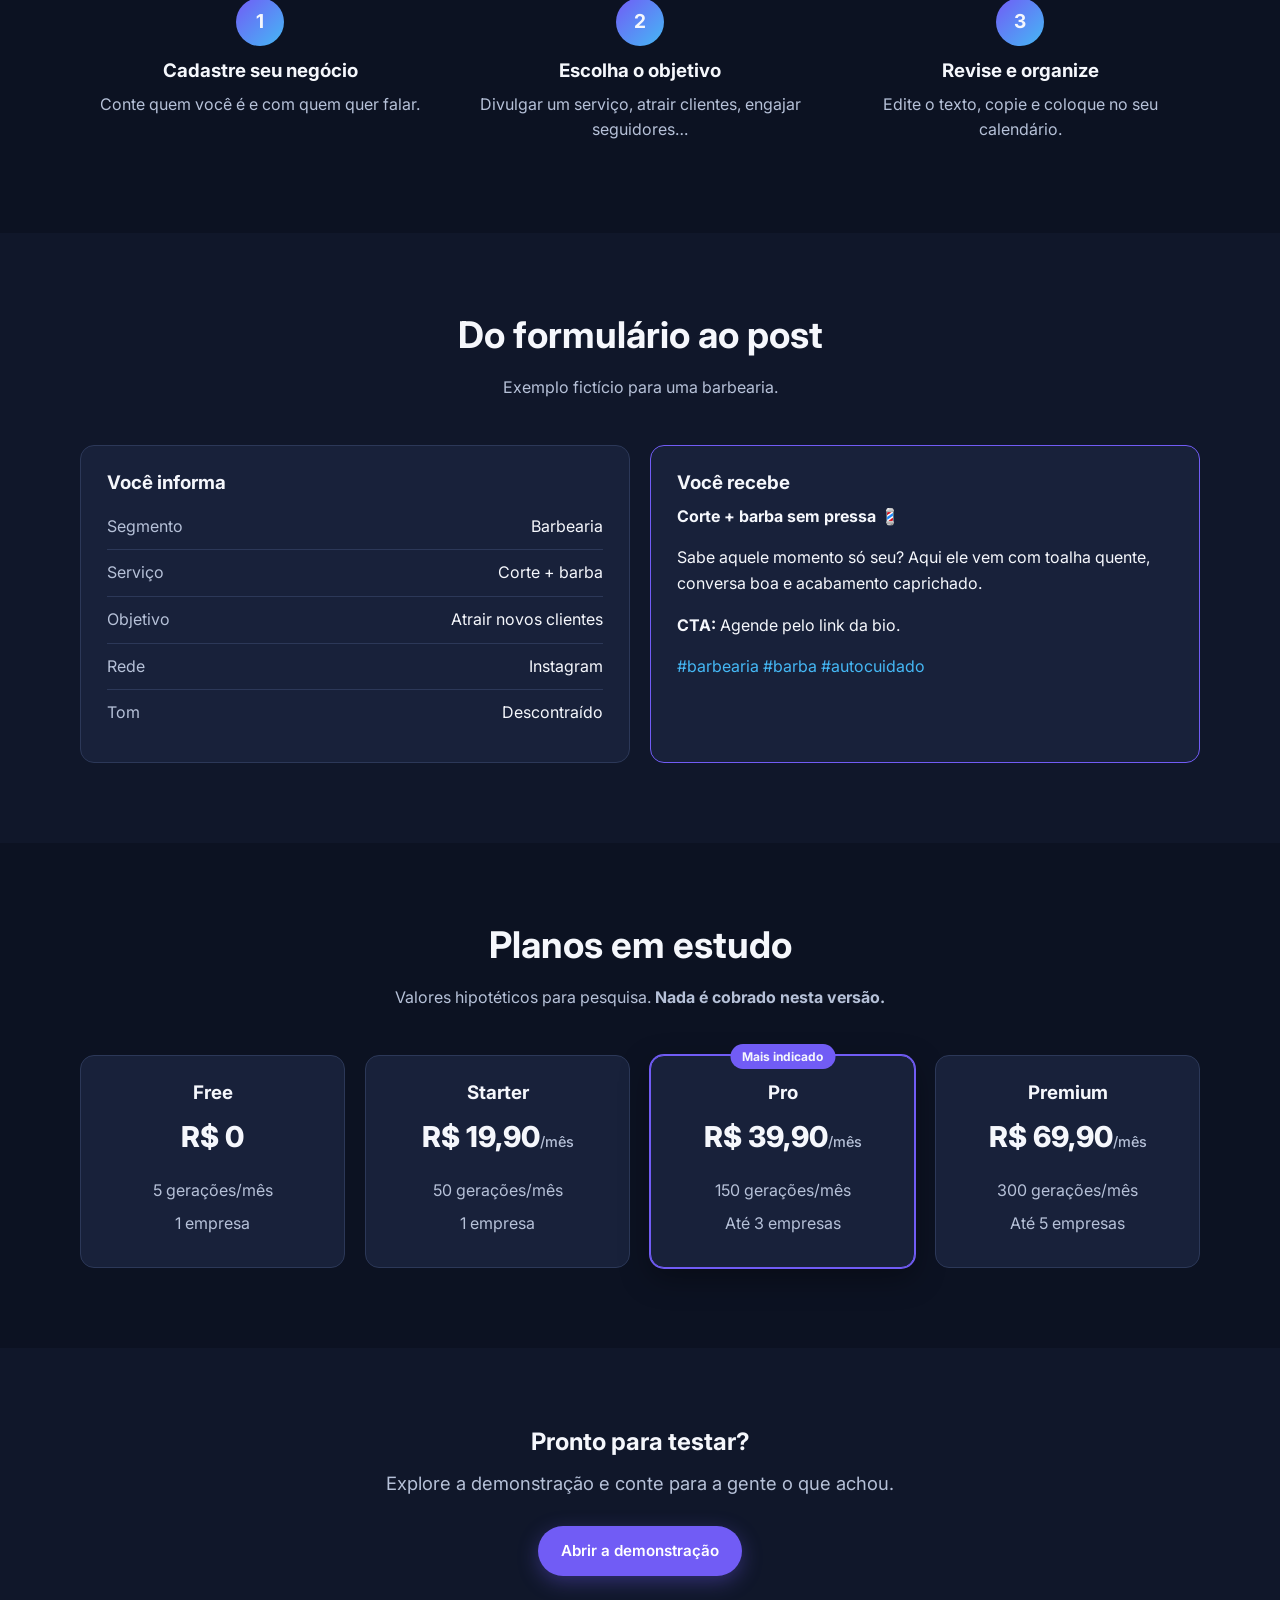
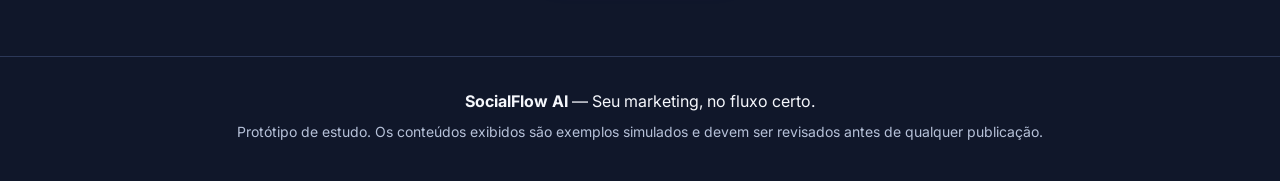
==== commit f90b607c: "Update index.html" ====
--- a/index.html
+++ b/index.html
@@ -86,32 +86,32 @@
 
         <div class="grid grid-3">
           <article class="feature-card">
-            <span class="feature-icon" aria-hidden="true">🏪</span>
+            <span class="feature-icon" aria-hidden="true"><svg viewBox="0 0 24 24" fill="none" stroke="currentColor" stroke-width="1.8" stroke-linecap="round" stroke-linejoin="round"><path d="M3 9l9-7 9 7v11a2 2 0 0 1-2 2H5a2 2 0 0 1-2-2z"/><polyline points="9 22 9 12 15 12 15 22"/></svg></span>
             <h3>Cadastro da empresa</h3>
             <p>Informe nome, segmento, público e tom de voz uma única vez.</p>
           </article>
           <article class="feature-card">
-            <span class="feature-icon" aria-hidden="true">✍️</span>
+            <span class="feature-icon" aria-hidden="true"><svg viewBox="0 0 24 24" fill="none" stroke="currentColor" stroke-width="1.8" stroke-linecap="round" stroke-linejoin="round"><path d="M12 20h9"/><path d="M16.5 3.5a2.12 2.12 0 0 1 3 3L7 19l-4 1 1-4Z"/></svg></span>
             <h3>Gerador de legendas</h3>
             <p>Título, legenda, chamada para ação, hashtags e ideia visual.</p>
           </article>
           <article class="feature-card">
-            <span class="feature-icon" aria-hidden="true">🎬</span>
+            <span class="feature-icon" aria-hidden="true"><svg viewBox="0 0 24 24" fill="none" stroke="currentColor" stroke-width="1.8" stroke-linecap="round" stroke-linejoin="round"><rect x="2" y="4" width="20" height="16" rx="2"/><polygon points="10 9 16 12 10 15 10 9"/></svg></span>
             <h3>Ideias para Reels</h3>
             <p>Gancho inicial, roteiro em cenas e texto na tela.</p>
           </article>
           <article class="feature-card">
-            <span class="feature-icon" aria-hidden="true">📅</span>
+            <span class="feature-icon" aria-hidden="true"><svg viewBox="0 0 24 24" fill="none" stroke="currentColor" stroke-width="1.8" stroke-linecap="round" stroke-linejoin="round"><rect x="3" y="4" width="18" height="18" rx="2"/><line x1="16" y1="2" x2="16" y2="6"/><line x1="8" y1="2" x2="8" y2="6"/><line x1="3" y1="10" x2="21" y2="10"/></svg></span>
             <h3>Calendário editorial</h3>
             <p>Organize a semana com status: ideia, rascunho, aprovado e publicado.</p>
           </article>
           <article class="feature-card">
-            <span class="feature-icon" aria-hidden="true">🗂️</span>
+            <span class="feature-icon" aria-hidden="true"><svg viewBox="0 0 24 24" fill="none" stroke="currentColor" stroke-width="1.8" stroke-linecap="round" stroke-linejoin="round"><path d="M3 7a2 2 0 0 1 2-2h5l2 2h7a2 2 0 0 1 2 2v8a2 2 0 0 1-2 2H5a2 2 0 0 1-2-2z"/></svg></span>
             <h3>Histórico</h3>
             <p>Busque, edite, copie e exclua tudo o que você já criou.</p>
           </article>
           <article class="feature-card">
-            <span class="feature-icon" aria-hidden="true">⚙️</span>
+            <span class="feature-icon" aria-hidden="true"><svg viewBox="0 0 24 24" fill="none" stroke="currentColor" stroke-width="1.8" stroke-linecap="round" stroke-linejoin="round"><circle cx="12" cy="12" r="3"/><path d="M19.4 15a1.65 1.65 0 0 0 .33 1.82l.06.06a2 2 0 1 1-2.83 2.83l-.06-.06a1.65 1.65 0 0 0-1.82-.33 1.65 1.65 0 0 0-1 1.51V21a2 2 0 0 1-4 0v-.09A1.65 1.65 0 0 0 9 19.4a1.65 1.65 0 0 0-1.82.33l-.06.06a2 2 0 1 1-2.83-2.83l.06-.06a1.65 1.65 0 0 0 .33-1.82 1.65 1.65 0 0 0-1.51-1H3a2 2 0 0 1 0-4h.09A1.65 1.65 0 0 0 4.6 9a1.65 1.65 0 0 0-.33-1.82l-.06-.06a2 2 0 1 1 2.83-2.83l.06.06a1.65 1.65 0 0 0 1.82.33H9a1.65 1.65 0 0 0 1-1.51V3a2 2 0 0 1 4 0v.09a1.65 1.65 0 0 0 1 1.51 1.65 1.65 0 0 0 1.82-.33l.06-.06a2 2 0 1 1 2.83 2.83l-.06.06a1.65 1.65 0 0 0-.33 1.82V9a1.65 1.65 0 0 0 1.51 1H21a2 2 0 0 1 0 4h-.09a1.65 1.65 0 0 0-1.51 1z"/></svg></span>
             <h3>Configurações</h3>
             <p>Preferências do negócio e acompanhamento do seu plano.</p>
           </article>
--- a/styles/style.css
+++ b/styles/style.css
@@ -337,8 +337,10 @@
   margin-bottom: 14px;
   border-radius: 12px;
   background: rgba(113, 92, 245, 0.15);
+  color: var(--azul);
   font-size: 1.4rem;
 }
+.feature-icon svg { width: 22px; height: 22px; }
 
 /* Passos */
 .steps {
@@ -459,7 +461,16 @@
   color: var(--texto);
   box-shadow: inset 3px 0 0 var(--roxo);
 }
-.nav-icon { width: 22px; text-align: center; }
+.nav-icon {
+  display: inline-flex;
+  align-items: center;
+  justify-content: center;
+  width: 20px;
+  height: 20px;
+  flex-shrink: 0;
+  color: var(--azul);
+}
+.nav-icon svg { width: 18px; height: 18px; }
 
 .sidebar-footer { margin-top: auto; }
 
@@ -658,14 +669,34 @@
   border-radius: var(--raio-sm);
   background: var(--superficie-2);
 }
+.result-block-head {
+  display: flex;
+  align-items: center;
+  justify-content: space-between;
+  gap: 8px;
+  margin-bottom: 6px;
+}
 .result-label {
-  margin: 0 0 6px;
+  margin: 0;
   color: var(--azul);
   font-size: 0.72rem;
   font-weight: 700;
   letter-spacing: 0.08em;
   text-transform: uppercase;
 }
+.btn-copy-inline {
+  padding: 3px 10px;
+  border: 1px solid var(--borda);
+  border-radius: 999px;
+  background: transparent;
+  color: var(--texto-2);
+  font-family: inherit;
+  font-size: 0.75rem;
+  font-weight: 600;
+  cursor: pointer;
+}
+.btn-copy-inline:hover { border-color: var(--azul); color: var(--texto); }
+.card-header-actions { display: flex; align-items: center; gap: 10px; flex-wrap: wrap; }
 .result-block p:last-child { margin-bottom: 0; }
 .result-block textarea { min-height: 120px; }
 
@@ -703,11 +734,11 @@
 .day-items { display: flex; flex-direction: column; gap: 8px; flex: 1; }
 
 .cal-item {
-  padding: 10px;
+  padding: 8px 10px;
   border: 1px solid var(--borda);
   border-radius: var(--raio-sm);
   background: var(--superficie-2);
-  font-size: 0.85rem;
+  font-size: 0.8rem;
   cursor: pointer;
   text-align: left;
   color: var(--texto);
@@ -715,7 +746,7 @@
   width: 100%;
 }
 .cal-item:hover { border-color: var(--roxo); }
-.cal-item-title { display: block; margin: 0 0 6px; font-weight: 600; word-break: break-word; }
+.cal-item-title { display: block; margin: 0 0 6px; font-weight: 600; word-break: normal; overflow-wrap: break-word; }
 
 .day-add {
   margin-top: 10px;
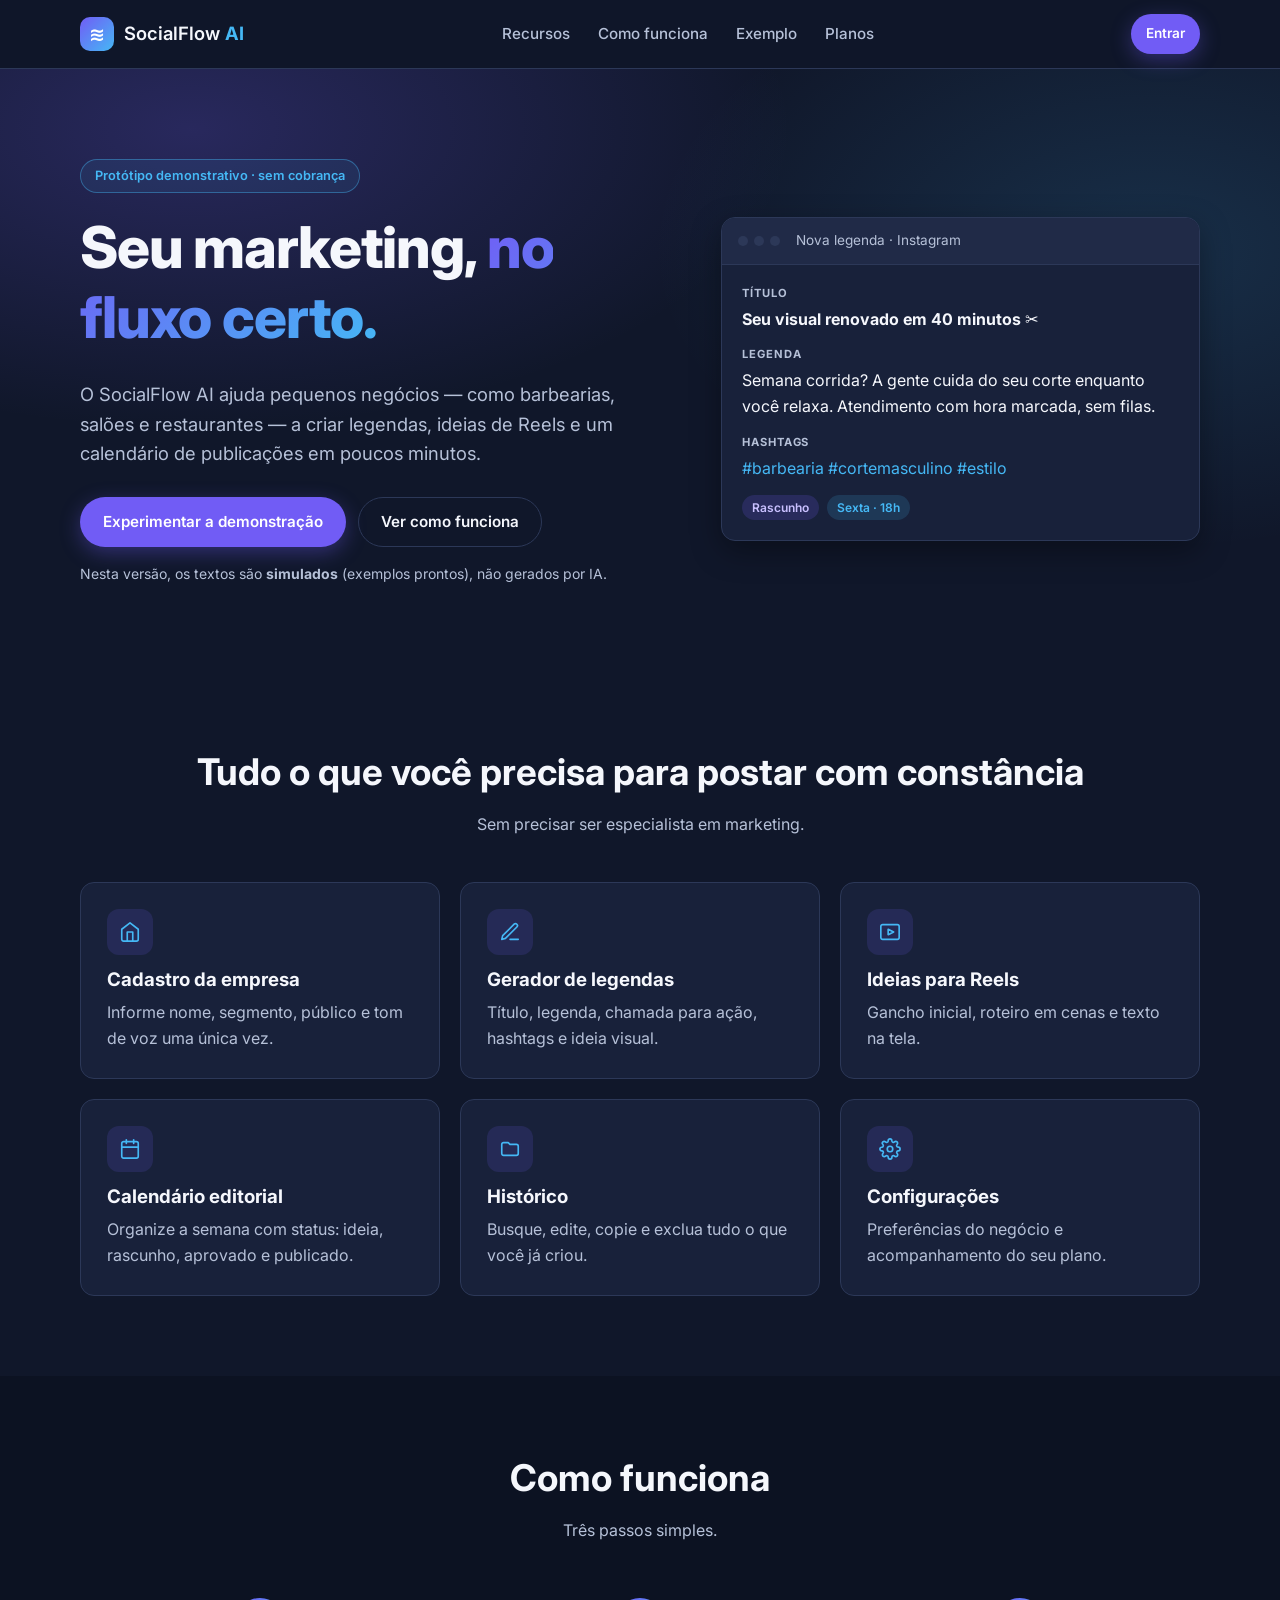
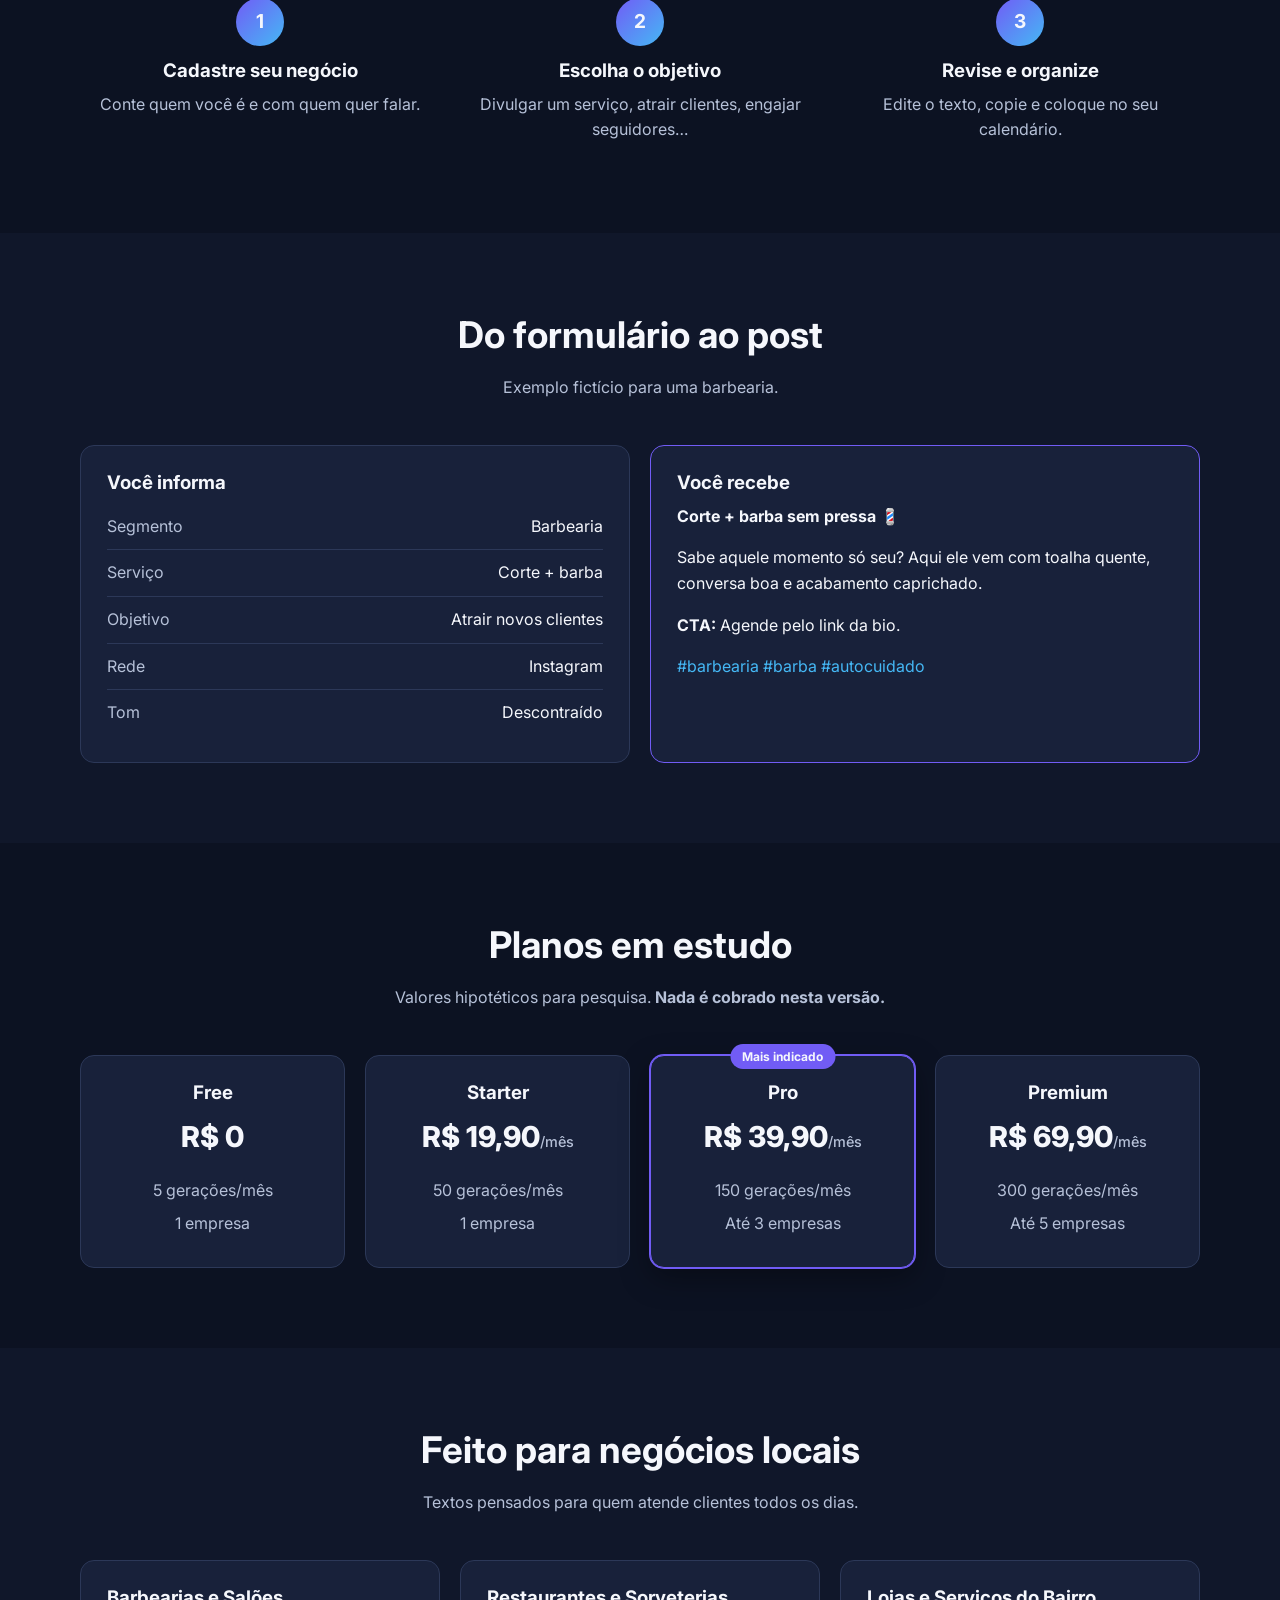
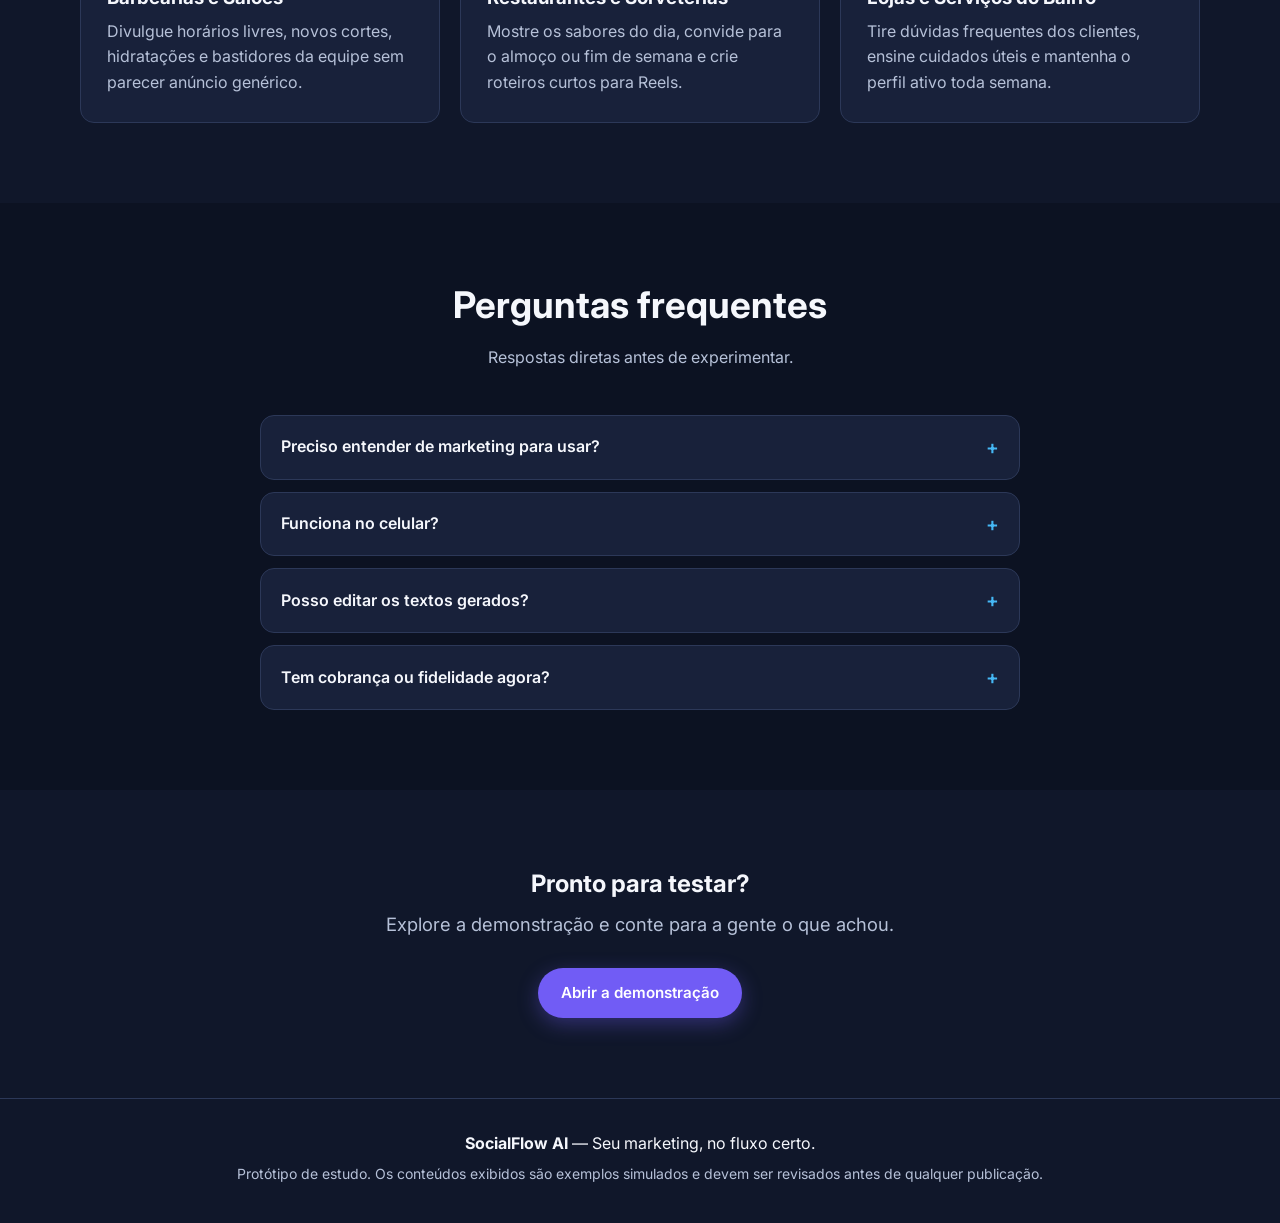
==== commit e91c9fd7: "Update index.html" ====
--- a/index.html
+++ b/index.html
@@ -207,6 +207,56 @@
       </div>
     </section>
 
+    <!-- ===================== PARA QUEM É ===================== -->
+    <section class="section">
+      <div class="container">
+        <h2 class="section-title">Feito para negócios locais</h2>
+        <p class="section-subtitle">Textos pensados para quem atende clientes todos os dias.</p>
+
+        <div class="grid grid-3">
+          <article class="feature-card">
+            <h3>Barbearias e Salões</h3>
+            <p>Divulgue horários livres, novos cortes, hidratações e bastidores da equipe sem parecer anúncio genérico.</p>
+          </article>
+          <article class="feature-card">
+            <h3>Restaurantes e Sorveterias</h3>
+            <p>Mostre os sabores do dia, convide para o almoço ou fim de semana e crie roteiros curtos para Reels.</p>
+          </article>
+          <article class="feature-card">
+            <h3>Lojas e Serviços do Bairro</h3>
+            <p>Tire dúvidas frequentes dos clientes, ensine cuidados úteis e mantenha o perfil ativo toda semana.</p>
+          </article>
+        </div>
+      </div>
+    </section>
+
+    <!-- ===================== PERGUNTAS FREQUENTES ===================== -->
+    <section class="section section-alt">
+      <div class="container">
+        <h2 class="section-title">Perguntas frequentes</h2>
+        <p class="section-subtitle">Respostas diretas antes de experimentar.</p>
+
+        <div class="faq-list">
+          <details class="faq-item">
+            <summary>Preciso entender de marketing para usar?</summary>
+            <p>Não. Você só escolhe o produto ou serviço e o objetivo (atrair clientes, divulgar, engajar ou ensinar), e o sistema monta a legenda completa com chamada para ação.</p>
+          </details>
+          <details class="faq-item">
+            <summary>Funciona no celular?</summary>
+            <p>Sim. Todo o painel, o gerador, o calendário e o histórico funcionam direto no navegador do celular ou do computador.</p>
+          </details>
+          <details class="faq-item">
+            <summary>Posso editar os textos gerados?</summary>
+            <p>Sim! Você pode copiar com 1 clique ou editar qualquer parte do texto antes de salvar no seu calendário editorial.</p>
+          </details>
+          <details class="faq-item">
+            <summary>Tem cobrança ou fidelidade agora?</summary>
+            <p>Não. Os planos exibidos acima são apenas um estudo de pesquisa; você pode testar sem cadastrar cartão.</p>
+          </details>
+        </div>
+      </div>
+    </section>
+
     <!-- ===================== CHAMADA FINAL ===================== -->
     <section class="section cta-final">
       <div class="container">
--- a/styles/style.css
+++ b/styles/style.css
@@ -396,6 +396,33 @@
   white-space: nowrap;
 }
 
+/* FAQ (Perguntas Frequentes) */
+.faq-list {
+  display: flex;
+  flex-direction: column;
+  gap: 12px;
+  max-width: 760px;
+  margin: 0 auto;
+}
+.faq-item {
+  background: var(--superficie);
+  border: 1px solid var(--borda);
+  border-radius: var(--raio);
+  padding: 16px 20px;
+}
+.faq-item summary {
+  cursor: pointer;
+  font-weight: 600;
+  list-style: none;
+  display: flex;
+  justify-content: space-between;
+  align-items: center;
+  gap: 12px;
+}
+.faq-item summary::after { content: "+"; color: var(--azul); font-size: 1.2rem; }
+.faq-item[open] summary::after { content: "−"; }
+.faq-item p { margin: 12px 0 0; color: var(--texto-2); }
+
 /* Chamada final e rodapé */
 .cta-final { text-align: center; }
 .cta-final .lead { margin: 0 auto 28px; }
@@ -697,6 +724,103 @@
 }
 .btn-copy-inline:hover { border-color: var(--azul); color: var(--texto); }
 .card-header-actions { display: flex; align-items: center; gap: 10px; flex-wrap: wrap; }
+
+/* Ideias rápidas do Dashboard */
+.quick-ideas {
+  display: grid;
+  grid-template-columns: repeat(3, 1fr);
+  gap: 12px;
+}
+.quick-idea-btn {
+  display: flex;
+  flex-direction: column;
+  gap: 4px;
+  padding: 14px 16px;
+  border: 1px solid var(--borda);
+  border-radius: var(--raio-sm);
+  background: var(--superficie-2);
+  color: var(--texto);
+  font-family: inherit;
+  text-align: left;
+  cursor: pointer;
+  transition: border-color 0.2s, transform 0.15s;
+}
+.quick-idea-btn:hover { border-color: var(--roxo); transform: translateY(-2px); }
+.quick-idea-btn strong { font-size: 0.95rem; }
+.quick-idea-btn span { color: var(--texto-2); font-size: 0.82rem; }
+
+/* Prévia do post (Instagram) ao lado do resultado */
+.result-layout {
+  display: grid;
+  grid-template-columns: 1.25fr 0.9fr;
+  gap: 20px;
+  align-items: start;
+}
+.ig-preview {
+  border: 1px solid var(--borda);
+  border-radius: var(--raio);
+  background: #0d1324;
+  overflow: hidden;
+}
+.ig-head {
+  display: flex;
+  align-items: center;
+  gap: 10px;
+  padding: 12px 14px;
+  border-bottom: 1px solid var(--borda);
+}
+.ig-avatar {
+  width: 30px;
+  height: 30px;
+  border-radius: 50%;
+  background: var(--gradiente);
+  display: grid;
+  place-items: center;
+  font-size: 0.8rem;
+  font-weight: 700;
+  color: #fff;
+  flex-shrink: 0;
+}
+.ig-user { font-size: 0.85rem; font-weight: 700; }
+.ig-media {
+  padding: 28px 20px;
+  min-height: 180px;
+  display: flex;
+  flex-direction: column;
+  justify-content: center;
+  text-align: center;
+  background:
+    radial-gradient(circle at 20% 20%, rgba(113, 92, 245, 0.35), transparent 60%),
+    radial-gradient(circle at 80% 80%, rgba(69, 184, 245, 0.25), transparent 60%),
+    #141d36;
+  border-bottom: 1px solid var(--borda);
+}
+.ig-media-badge {
+  align-self: center;
+  margin-bottom: 10px;
+  padding: 3px 10px;
+  border-radius: 999px;
+  background: rgba(16, 23, 42, 0.7);
+  color: var(--azul);
+  font-size: 0.72rem;
+  font-weight: 600;
+}
+.ig-media-title { font-size: 1.05rem; font-weight: 700; margin: 0 0 8px; }
+.ig-media-hint { font-size: 0.78rem; color: var(--texto-2); margin: 0; }
+.ig-actions {
+  display: flex;
+  justify-content: space-between;
+  padding: 10px 14px 4px;
+  color: var(--texto-2);
+  font-size: 0.9rem;
+}
+.ig-body {
+  padding: 6px 14px 16px;
+  font-size: 0.84rem;
+  line-height: 1.45;
+  white-space: pre-line;
+}
+.ig-tags { color: var(--azul); margin-top: 8px; font-size: 0.8rem; }
 .result-block p:last-child { margin-bottom: 0; }
 .result-block textarea { min-height: 120px; }
 
@@ -955,6 +1079,8 @@
   .menu-toggle { display: inline-flex; }
   .main { padding: 0 18px 40px; }
   .calendar-week { grid-template-columns: repeat(2, minmax(0, 1fr)); }
+  .result-layout { grid-template-columns: 1fr; }
+  .quick-ideas { grid-template-columns: 1fr; }
 }
 
 /* Celulares */
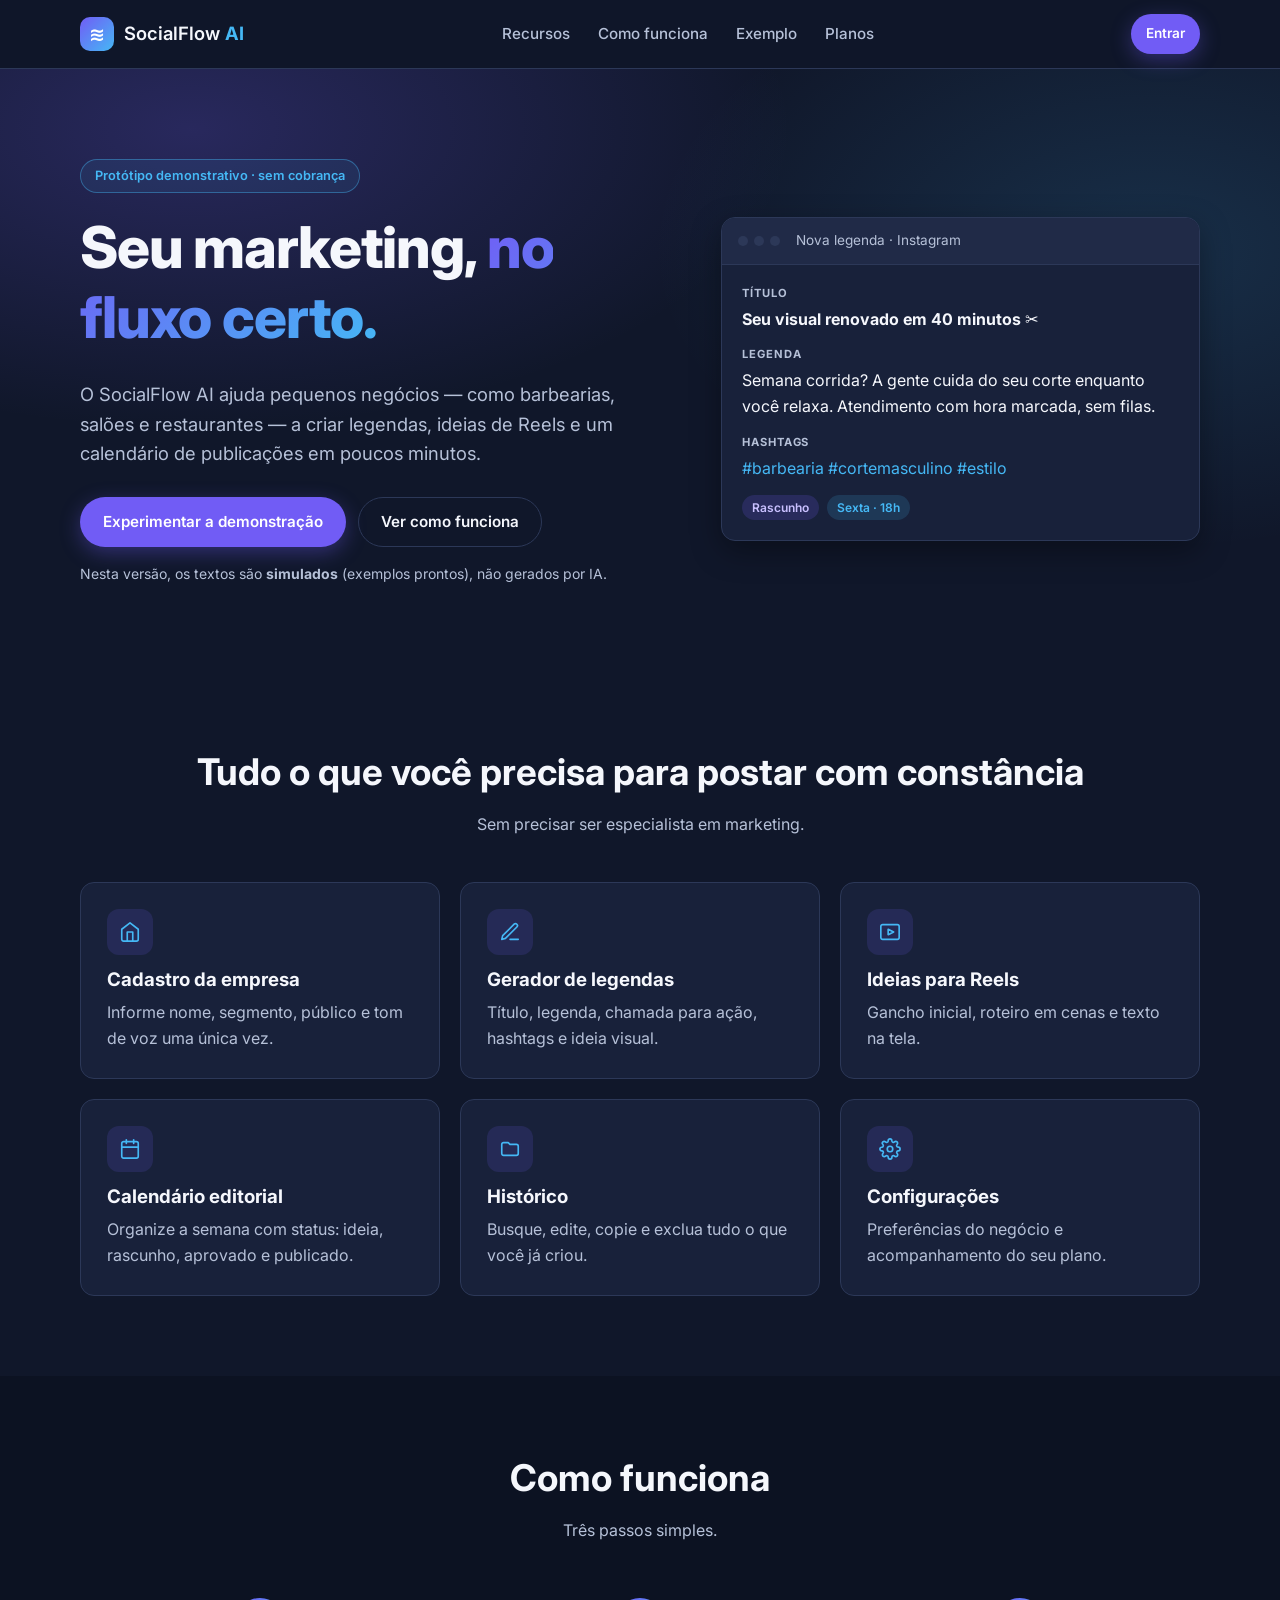
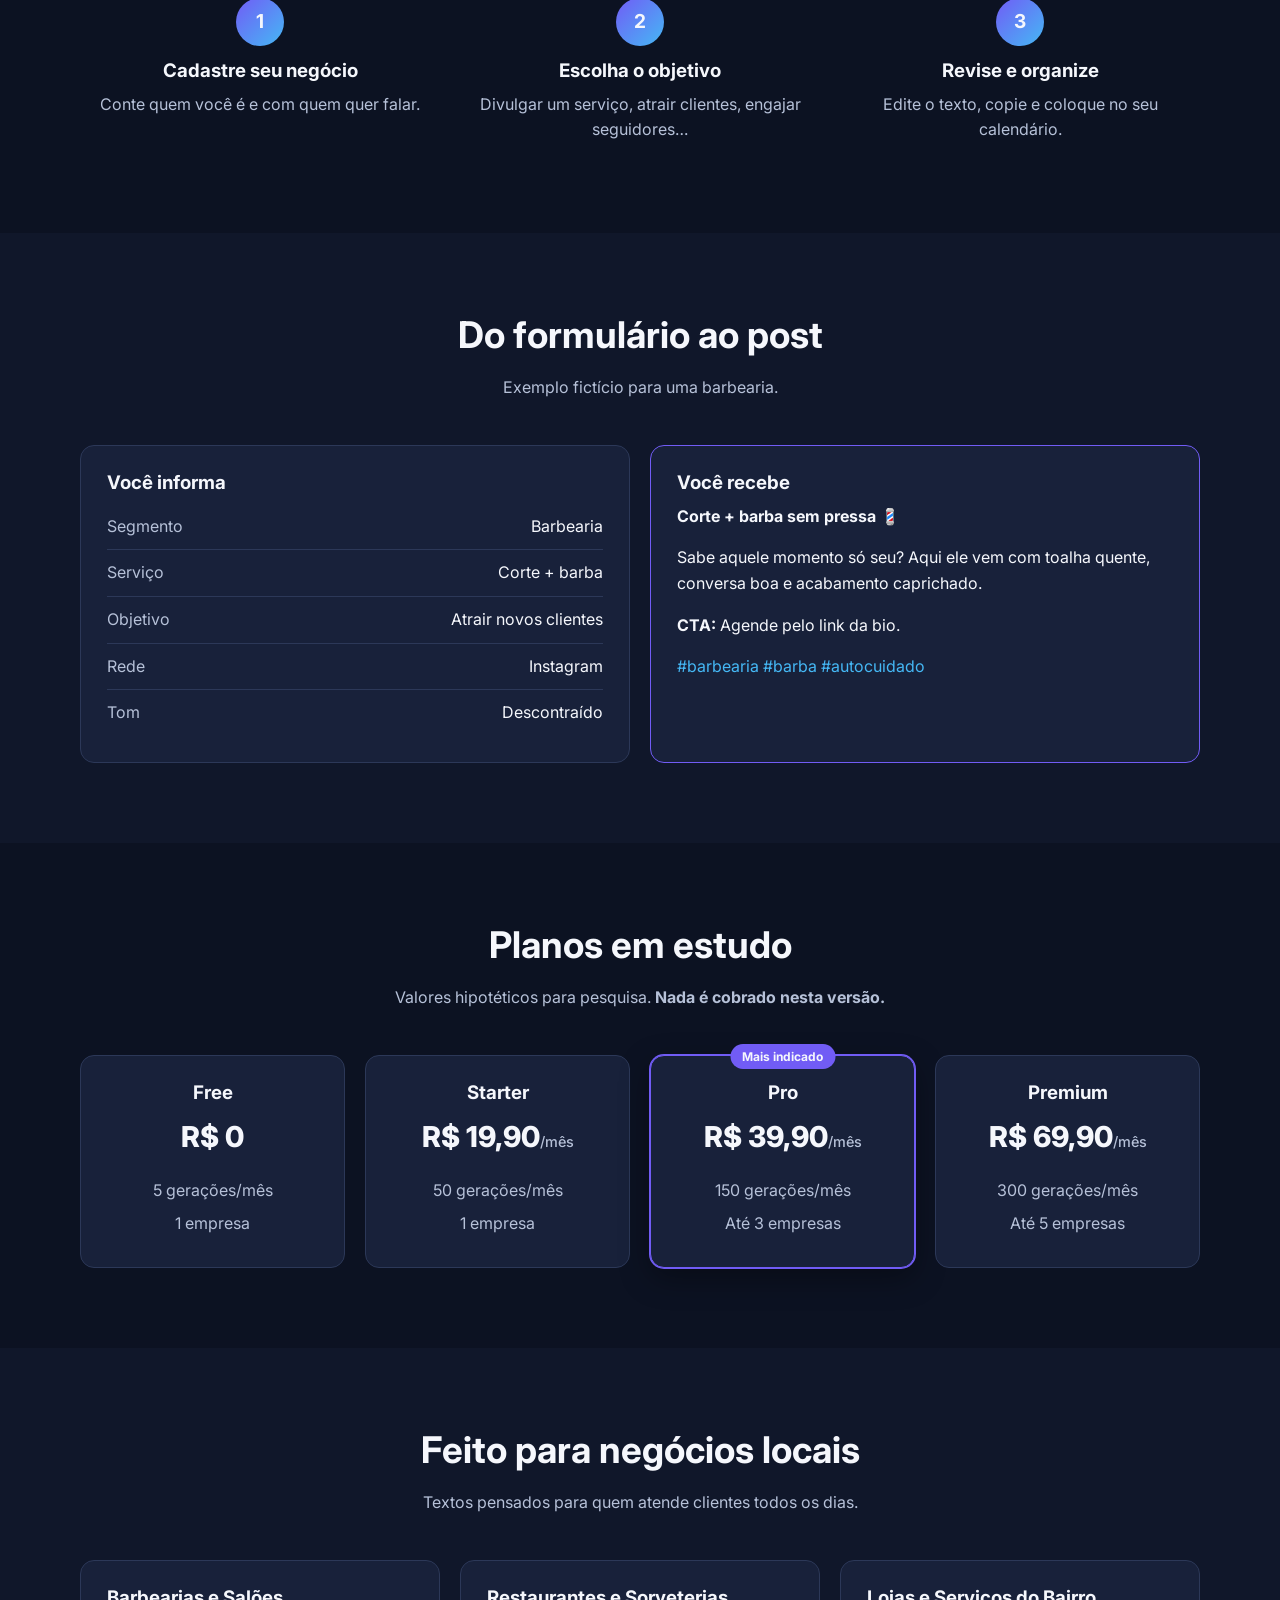
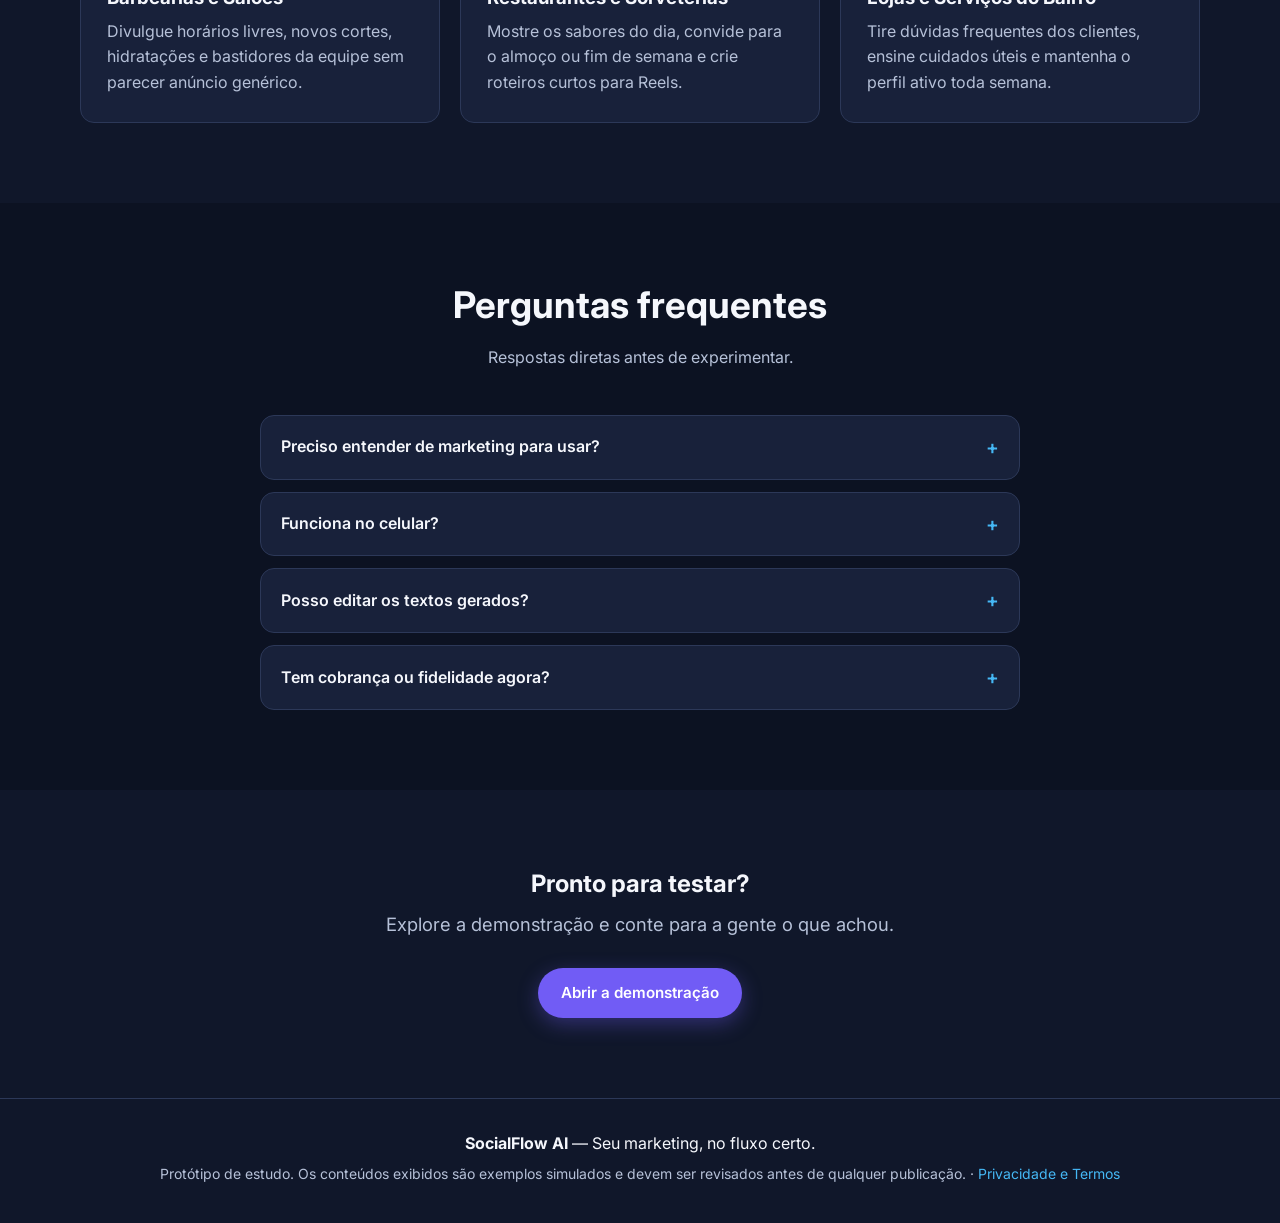
==== commit 8b8d16c3: "Update index.html" ====
--- a/index.html
+++ b/index.html
@@ -5,6 +5,7 @@
   <meta charset="UTF-8">
   <meta name="viewport" content="width=device-width, initial-scale=1.0">
   <title>SocialFlow AI — Seu marketing, no fluxo certo.</title>
+  <link rel="icon" type="image/svg+xml" href="data:image/svg+xml,%3Csvg xmlns='http://www.w3.org/2000/svg' viewBox='0 0 32 32'%3E%3Cdefs%3E%3ClinearGradient id='g' x1='0' y1='0' x2='1' y2='1'%3E%3Cstop offset='0%25' stop-color='%23715CF5'/%3E%3Cstop offset='100%25' stop-color='%2345B8F5'/%3E%3C/linearGradient%3E%3C/defs%3E%3Crect width='32' height='32' rx='8' fill='url(%23g)'/%3E%3Ctext x='16' y='22' text-anchor='middle' font-family='Arial,sans-serif' font-size='18' font-weight='bold' fill='%23fff'%3E%E2%89%8B%3C/text%3E%3C/svg%3E">
   <meta name="description" content="Crie legendas, ideias de Reels e calendários editoriais para o seu pequeno negócio.">
 
   <!-- Fonte Inter (Google Fonts, gratuita). Se estiver sem internet, o navegador usa uma fonte parecida. -->
@@ -273,6 +274,7 @@
       <p><strong>SocialFlow AI</strong> — Seu marketing, no fluxo certo.</p>
       <p class="small muted">
         Protótipo de estudo. Os conteúdos exibidos são exemplos simulados e devem ser revisados antes de qualquer publicação.
+        · <a href="privacidade.html">Privacidade e Termos</a>
       </p>
     </div>
   </footer>
--- a/styles/style.css
+++ b/styles/style.css
@@ -884,8 +884,98 @@
 }
 .day-add:hover { border-color: var(--azul); color: var(--azul); }
 
-.week-nav { display: flex; align-items: center; gap: 8px; }
+.week-nav { display: flex; align-items: center; gap: 8px; flex-wrap: wrap; }
 .legend { display: flex; flex-wrap: wrap; gap: 8px; margin-bottom: 16px; }
+
+/* Visão mensal do calendário */
+.calendar-month {
+  display: grid;
+  grid-template-columns: repeat(7, minmax(0, 1fr));
+  gap: 8px;
+}
+.month-weekday {
+  text-align: center;
+  font-size: 0.75rem;
+  font-weight: 700;
+  color: var(--texto-2);
+  padding: 6px 0;
+  text-transform: uppercase;
+}
+.month-day {
+  min-height: 112px;
+  padding: 8px;
+  border: 1px solid var(--borda);
+  border-radius: var(--raio-sm);
+  background: var(--superficie);
+  display: flex;
+  flex-direction: column;
+  gap: 6px;
+}
+.month-day.today { border-color: var(--roxo); }
+.month-day.is-other { opacity: 0.45; }
+.month-day-head {
+  display: flex;
+  justify-content: space-between;
+  align-items: center;
+  font-size: 0.8rem;
+  font-weight: 700;
+}
+.month-add {
+  border: none;
+  background: transparent;
+  color: var(--texto-2);
+  cursor: pointer;
+  font-size: 0.95rem;
+  padding: 0 4px;
+}
+.month-add:hover { color: var(--azul); }
+
+/* Múltiplas empresas */
+.biz-switcher {
+  display: flex;
+  flex-wrap: wrap;
+  gap: 8px;
+  align-items: center;
+  margin-bottom: 16px;
+}
+.biz-pill {
+  padding: 8px 14px;
+  border: 1px solid var(--borda);
+  border-radius: 999px;
+  background: var(--superficie-2);
+  color: var(--texto-2);
+  font-family: inherit;
+  font-size: 0.85rem;
+  font-weight: 600;
+  cursor: pointer;
+}
+.biz-pill.active {
+  border-color: var(--roxo);
+  background: rgba(113, 92, 245, 0.2);
+  color: var(--texto);
+}
+
+/* Criador de Card (Canvas) */
+.card-maker-layout {
+  display: grid;
+  grid-template-columns: 1fr 1fr;
+  gap: 24px;
+  align-items: start;
+}
+.card-canvas-wrap {
+  display: flex;
+  flex-direction: column;
+  align-items: center;
+  gap: 14px;
+}
+#card-canvas {
+  width: 100%;
+  max-width: 420px;
+  aspect-ratio: 1 / 1;
+  border-radius: var(--raio);
+  border: 1px solid var(--borda);
+  box-shadow: var(--sombra);
+}
 
 /* ---------- Histórico ---------- */
 .toolbar {
@@ -1081,6 +1171,9 @@
   .calendar-week { grid-template-columns: repeat(2, minmax(0, 1fr)); }
   .result-layout { grid-template-columns: 1fr; }
   .quick-ideas { grid-template-columns: 1fr; }
+  .card-maker-layout { grid-template-columns: 1fr; }
+  .calendar-month { grid-template-columns: repeat(2, minmax(0, 1fr)); }
+  .month-weekday { display: none; }
 }
 
 /* Celulares */
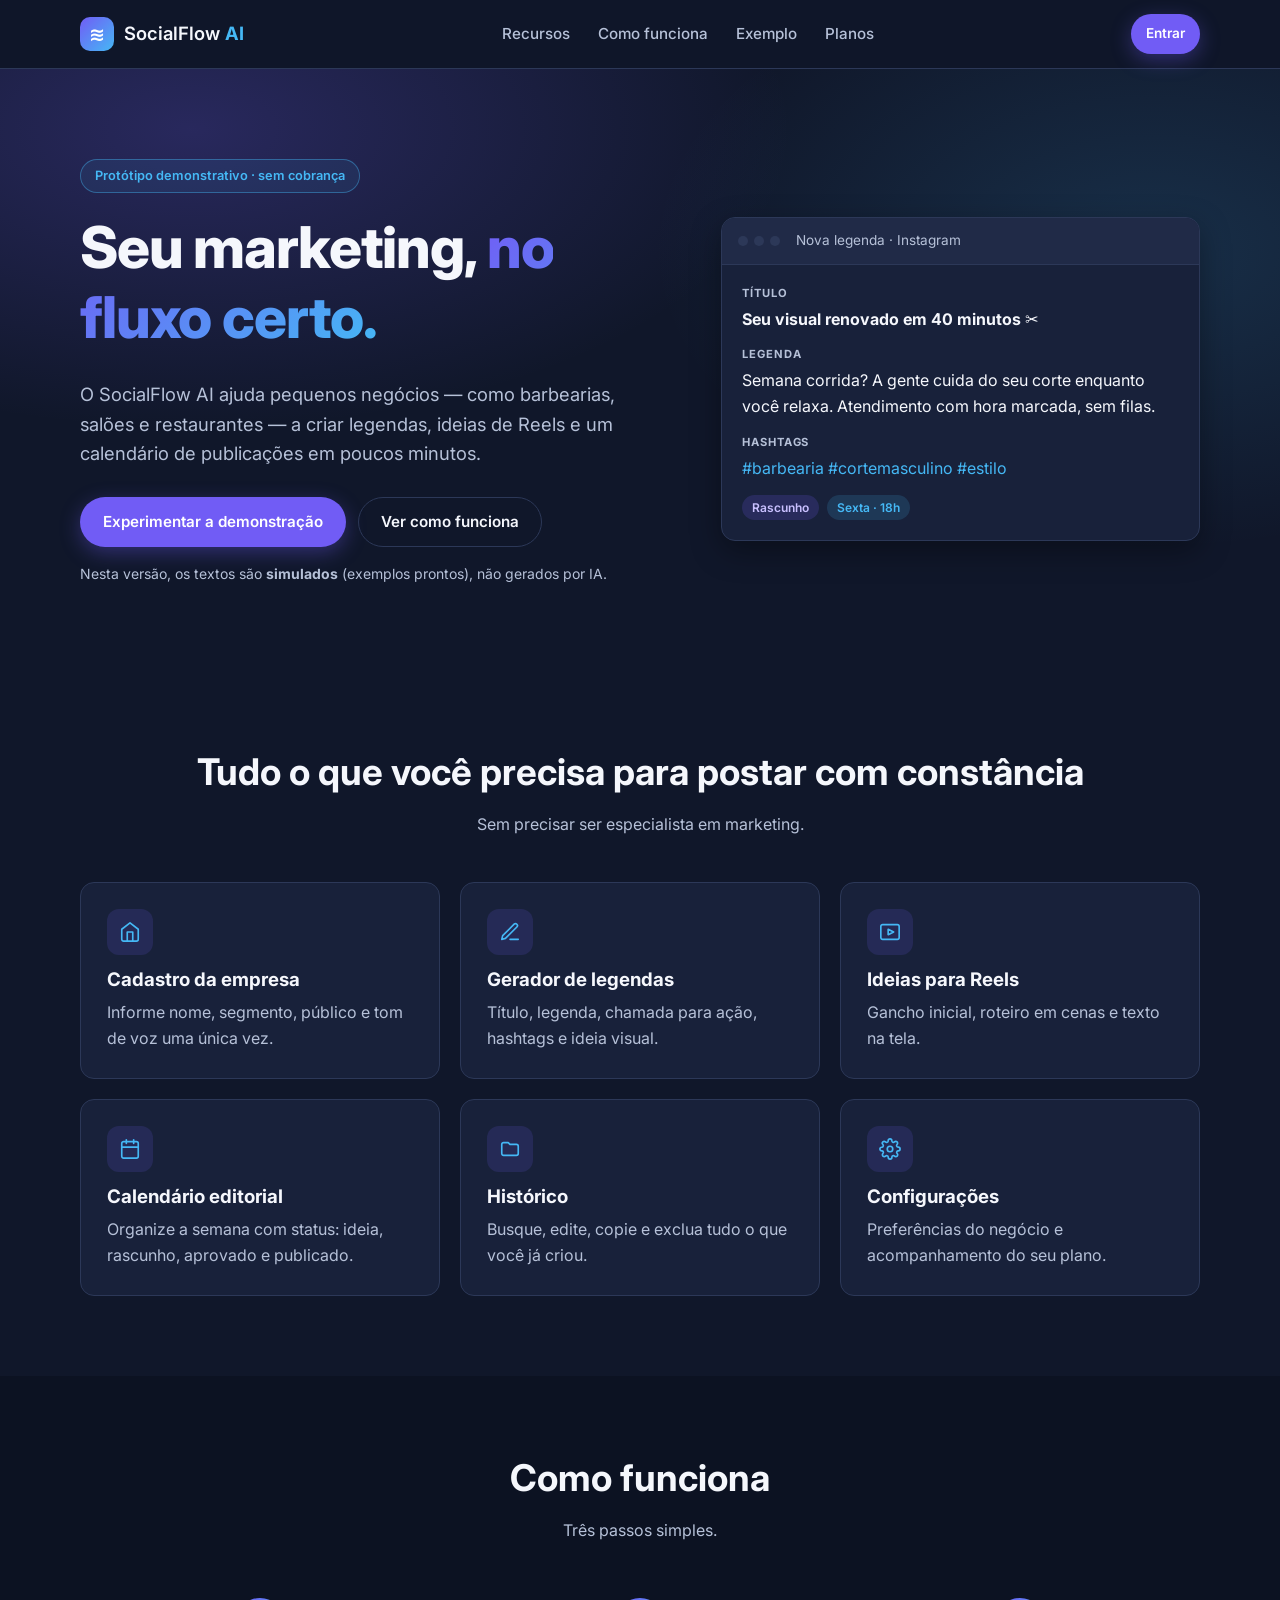
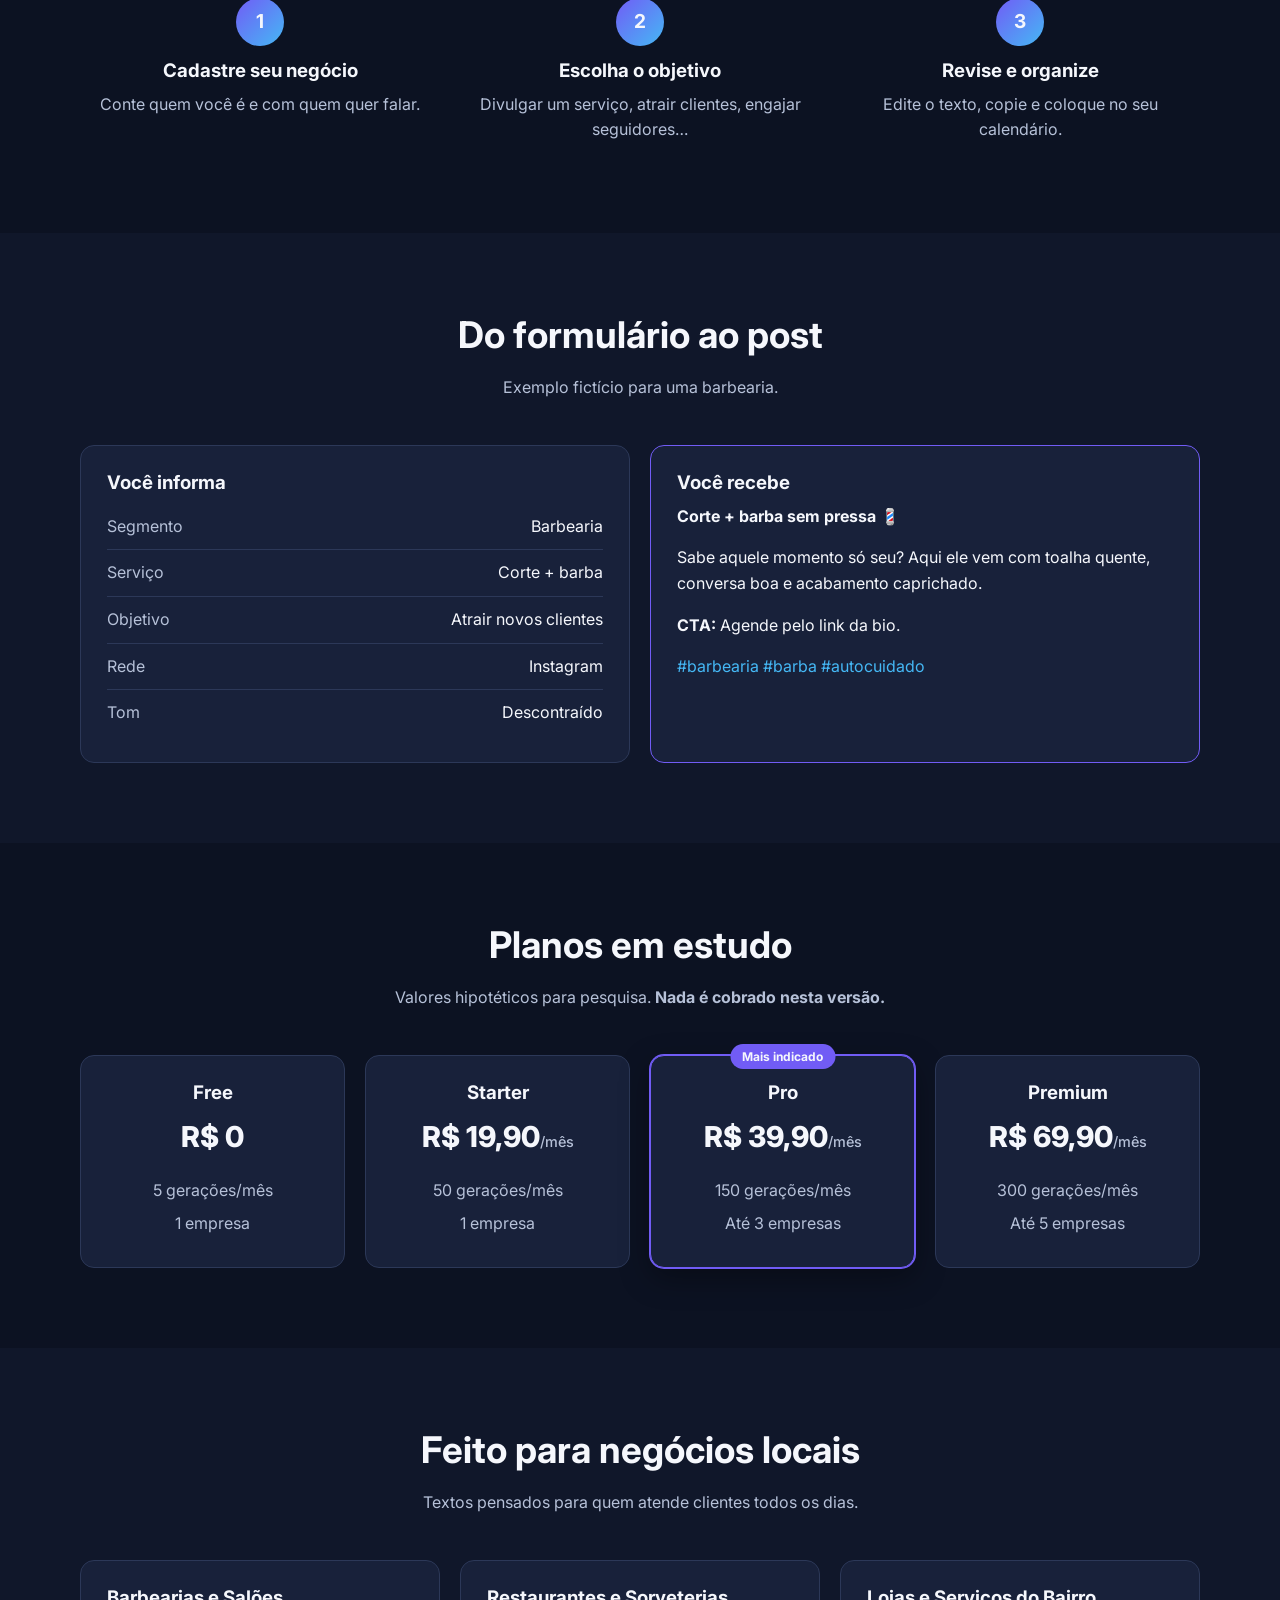
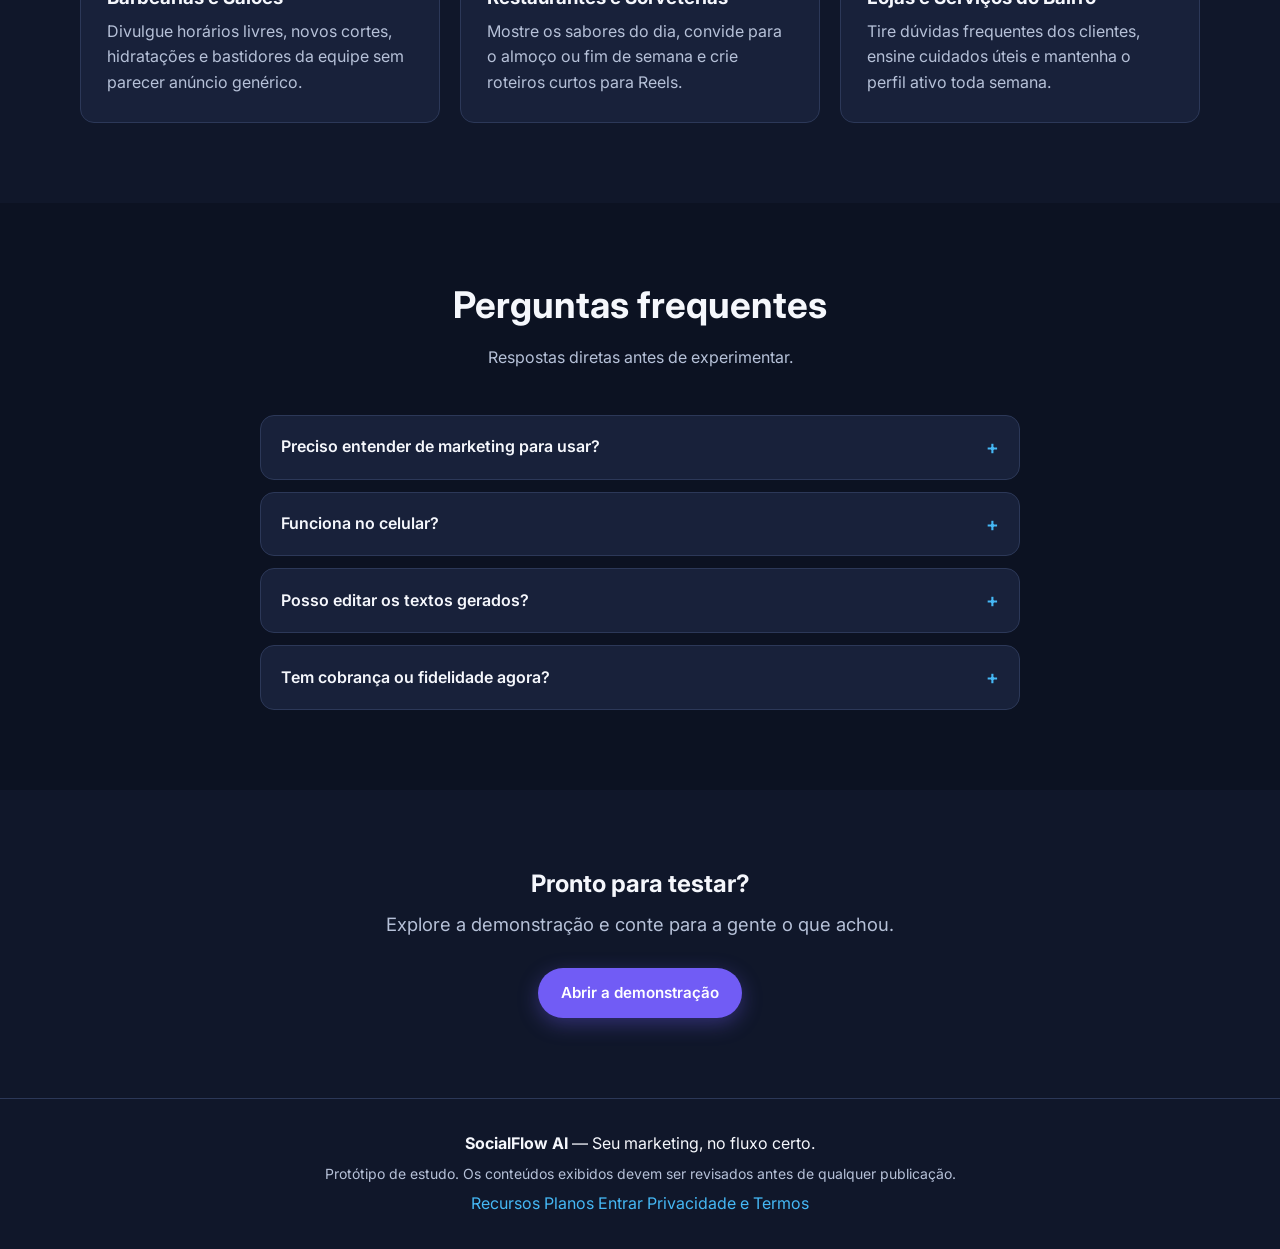
==== commit fd2efb47: "Update index.html" ====
--- a/index.html
+++ b/index.html
@@ -270,12 +270,19 @@
 
   <!-- ===================== RODAPÉ ===================== -->
   <footer class="site-footer">
-    <div class="container">
-      <p><strong>SocialFlow AI</strong> — Seu marketing, no fluxo certo.</p>
-      <p class="small muted">
-        Protótipo de estudo. Os conteúdos exibidos são exemplos simulados e devem ser revisados antes de qualquer publicação.
-        · <a href="privacidade.html">Privacidade e Termos</a>
-      </p>
+    <div class="container footer-inner">
+      <div>
+        <p><strong>SocialFlow AI</strong> — Seu marketing, no fluxo certo.</p>
+        <p class="small muted">
+          Protótipo de estudo. Os conteúdos exibidos devem ser revisados antes de qualquer publicação.
+        </p>
+      </div>
+      <nav class="footer-links" aria-label="Links do rodapé">
+        <a href="#recursos">Recursos</a>
+        <a href="#planos">Planos</a>
+        <a href="login.html">Entrar</a>
+        <a href="privacidade.html">Privacidade e Termos</a>
+      </nav>
     </div>
   </footer>
 
--- a/styles/style.css
+++ b/styles/style.css
@@ -1149,8 +1149,18 @@
 }
 
 @media (max-width: 900px) {
-  /* Landing */
-  .site-nav { display: none; }
+  /* Landing: barra de navegação rápida no celular */
+  .header-inner { flex-wrap: wrap; height: auto; padding: 12px 0; gap: 10px; }
+  .site-nav {
+    order: 3;
+    width: 100%;
+    gap: 18px;
+    padding-top: 8px;
+    border-top: 1px solid var(--borda);
+    overflow-x: auto;
+    white-space: nowrap;
+  }
+  .site-nav a { font-size: 0.85rem; }
   .hero { padding: 60px 0 50px; }
   .hero-inner { grid-template-columns: 1fr; gap: 40px; }
   .grid-3, .grid-4 { grid-template-columns: repeat(2, 1fr); }
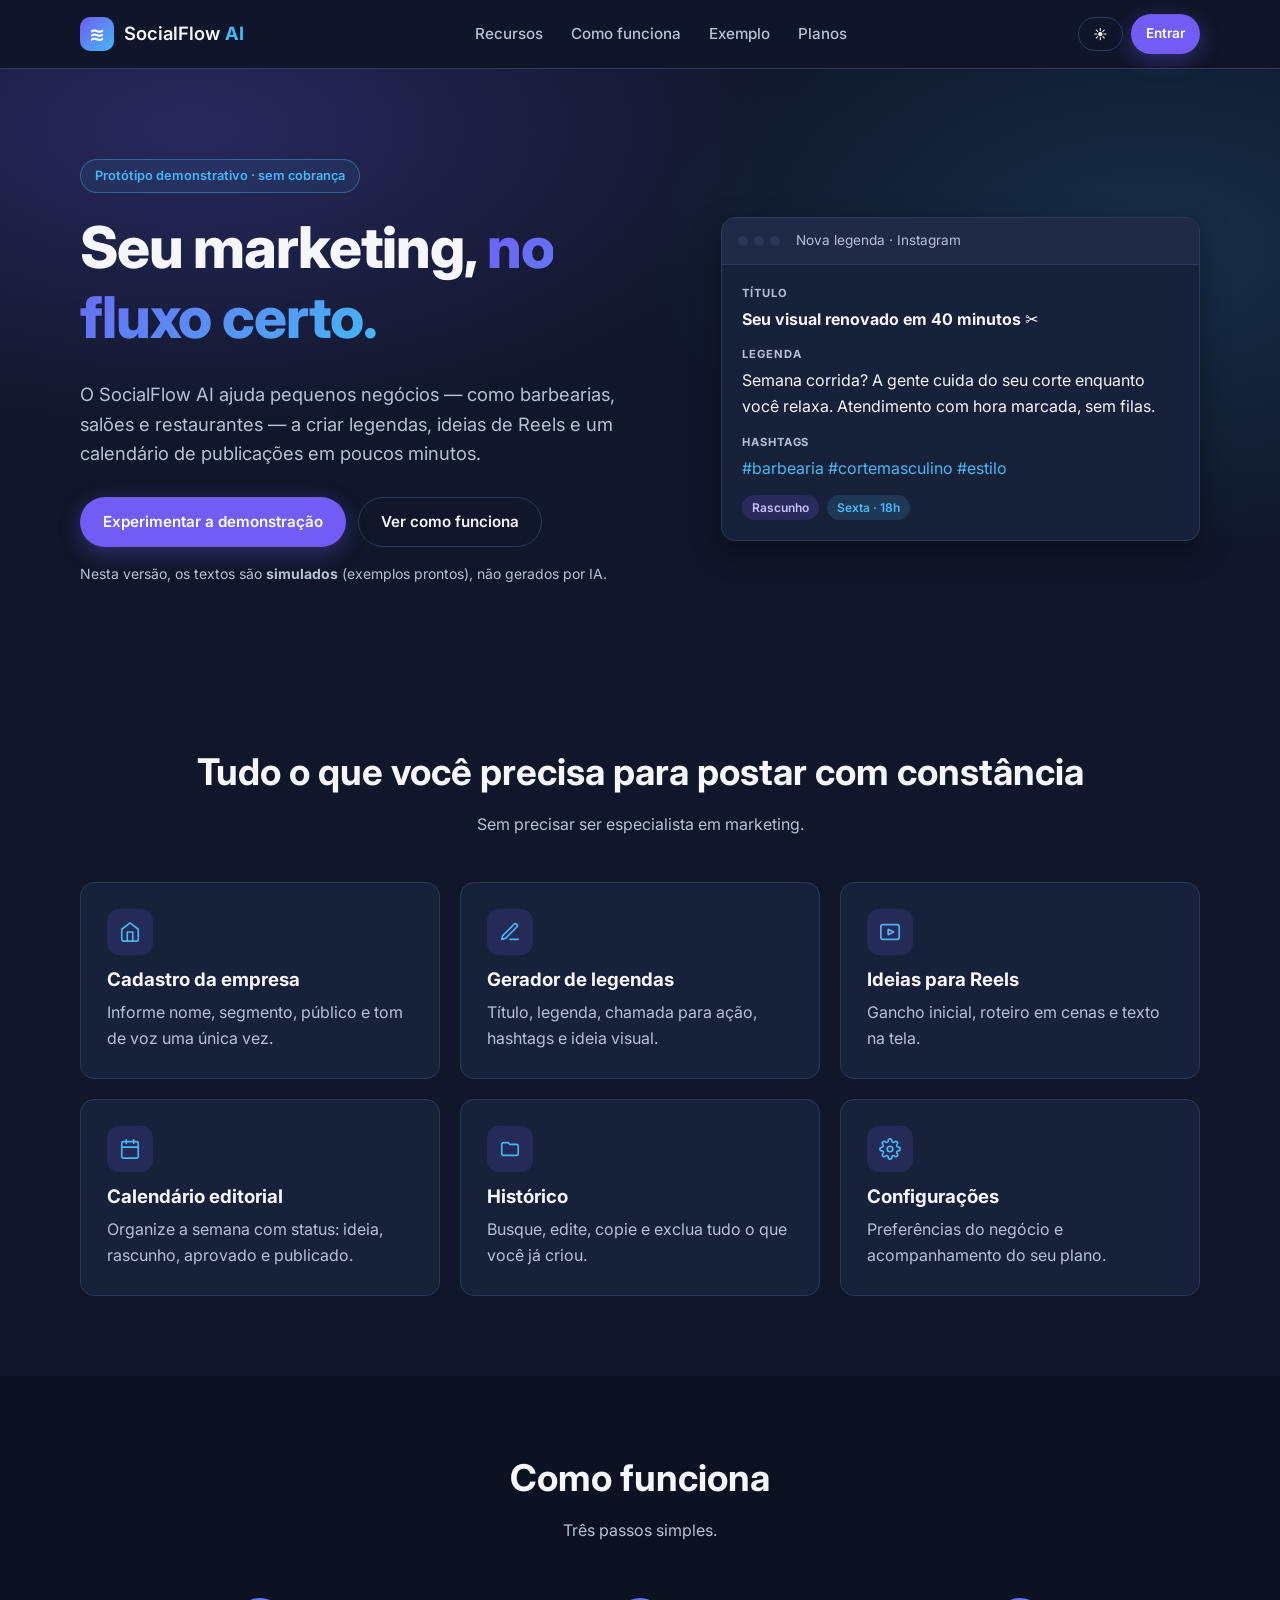
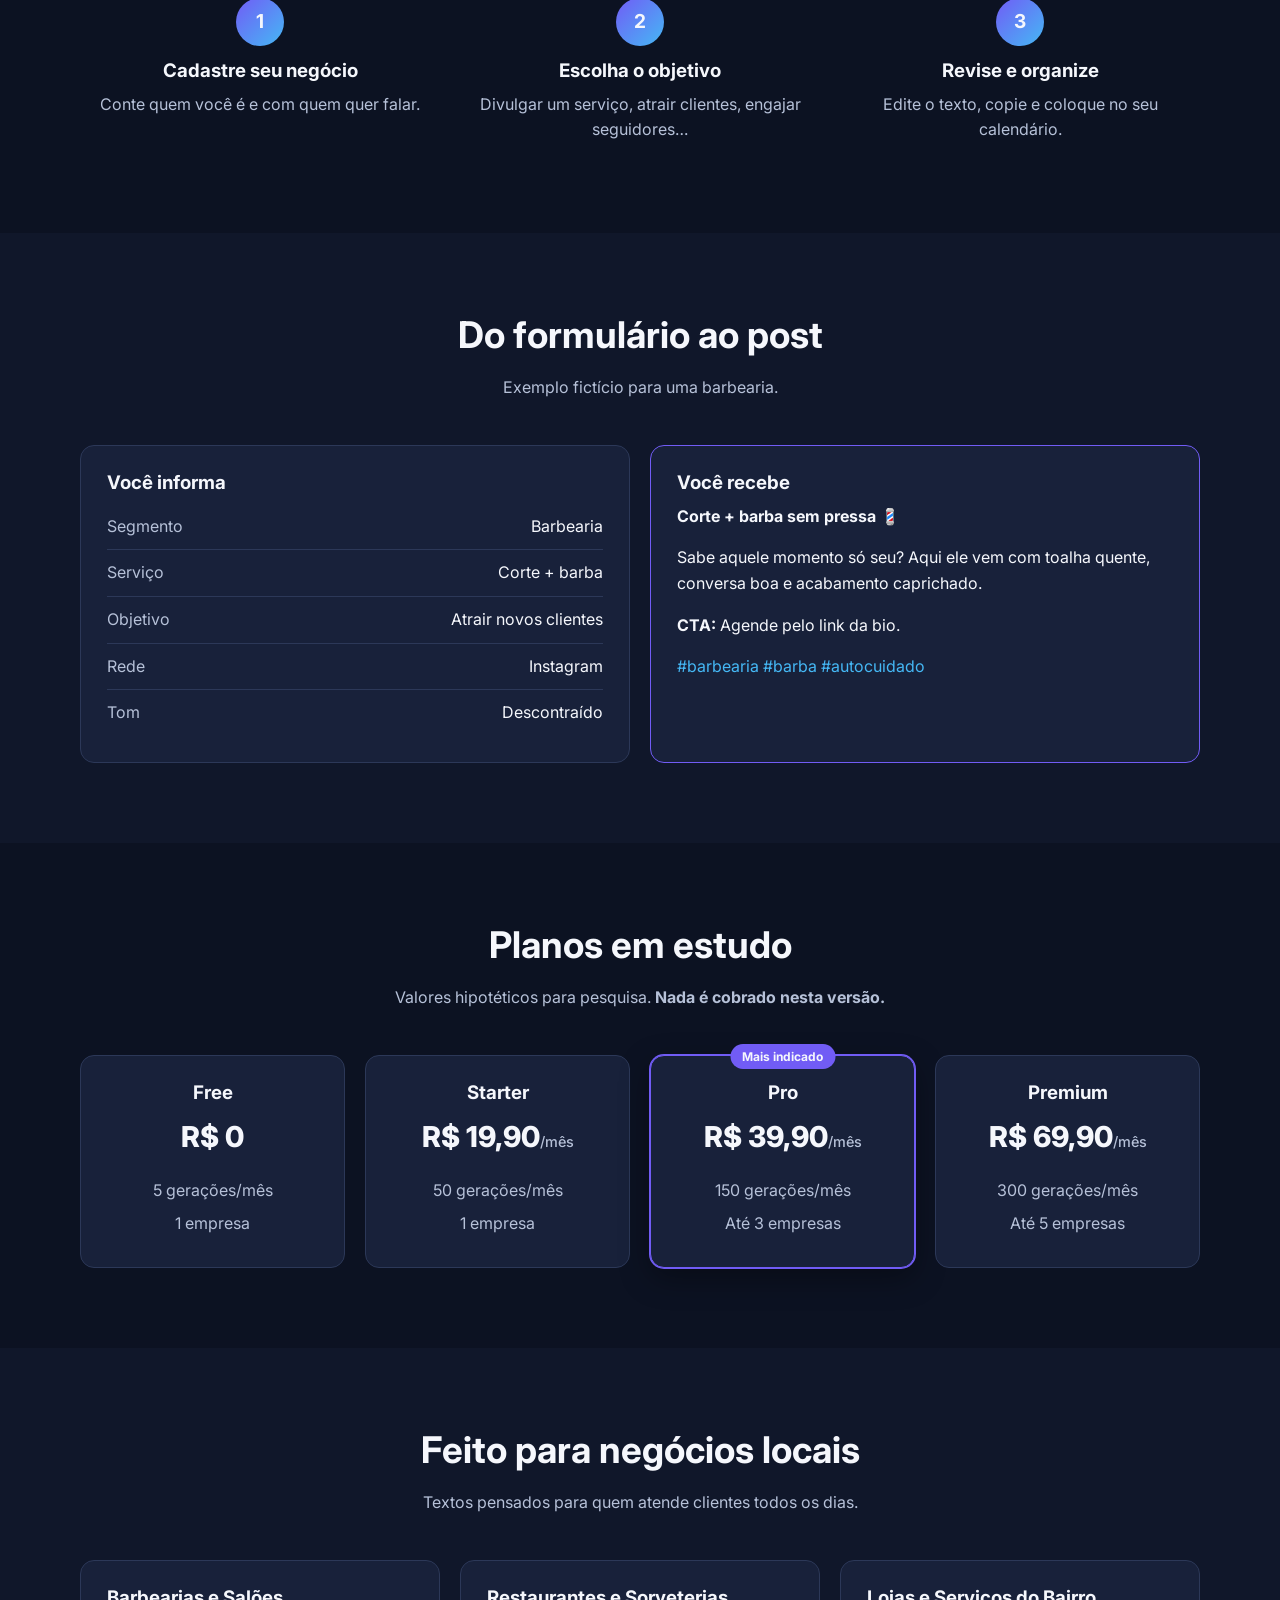
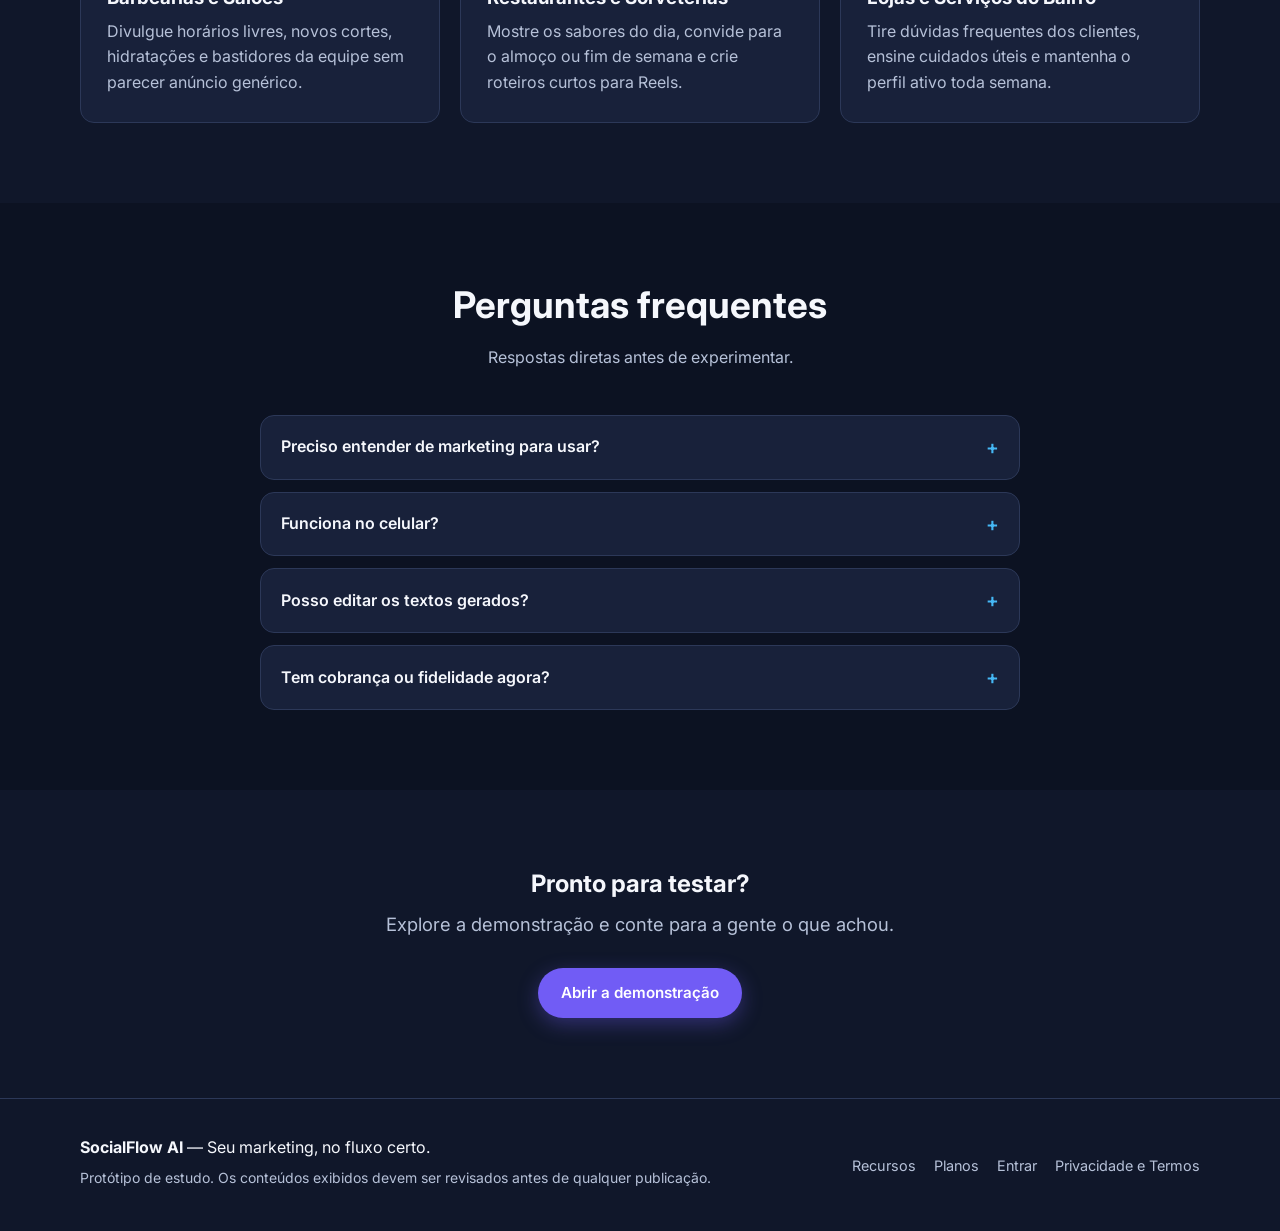
==== commit 2956b505: "Update index.html" ====
--- a/index.html
+++ b/index.html
@@ -33,7 +33,10 @@
         <a href="#planos">Planos</a>
       </nav>
 
-      <a href="login.html" class="btn btn-primary btn-sm">Entrar</a>
+      <div style="display: flex; align-items: center; gap: 8px;">
+        <button type="button" class="btn btn-ghost btn-sm" id="theme-toggle" aria-label="Alternar tema">☀️</button>
+        <a href="login.html" class="btn btn-primary btn-sm">Entrar</a>
+      </div>
     </div>
   </header>
 
@@ -286,5 +289,6 @@
     </div>
   </footer>
 
+  <script src="scripts/theme.js"></script>
 </body>
 </html>
--- a/styles/style.css
+++ b/styles/style.css
@@ -428,11 +428,27 @@
 .cta-final .lead { margin: 0 auto 28px; }
 
 .site-footer {
-  padding: 32px 0;
+  padding: 36px 0;
   border-top: 1px solid var(--borda);
-  text-align: center;
 }
 .site-footer p { margin: 0 0 6px; }
+.footer-inner {
+  display: flex;
+  align-items: center;
+  justify-content: space-between;
+  gap: 24px;
+  flex-wrap: wrap;
+}
+.footer-links {
+  display: flex;
+  flex-wrap: wrap;
+  gap: 18px;
+}
+.footer-links a {
+  color: var(--texto-2);
+  font-size: 0.9rem;
+}
+.footer-links a:hover { color: var(--texto); }
 
 /* =========================================================
    PARTE B — APLICAÇÃO (app.html)
@@ -601,8 +617,36 @@
   background: var(--superficie);
   border: 1px solid var(--borda);
   border-radius: var(--raio);
-}
-.stat-label { margin: 0 0 6px; color: var(--texto-2); font-size: 0.85rem; }
+  position: relative;
+  overflow: hidden;
+}
+.stat-card::before {
+  content: "";
+  position: absolute;
+  top: 0; left: 0; right: 0;
+  height: 3px;
+  background: var(--gradiente);
+  opacity: 0.65;
+}
+.stat-head {
+  display: flex;
+  align-items: center;
+  justify-content: space-between;
+  gap: 8px;
+  margin-bottom: 8px;
+}
+.stat-icon {
+  display: inline-grid;
+  place-items: center;
+  width: 30px;
+  height: 30px;
+  border-radius: 8px;
+  background: rgba(113, 92, 245, 0.15);
+  color: var(--azul);
+  flex-shrink: 0;
+}
+.stat-icon svg { width: 16px; height: 16px; }
+.stat-label { margin: 0; color: var(--texto-2); font-size: 0.85rem; }
 .stat-value { margin: 0; font-size: 1.9rem; font-weight: 800; }
 
 .shortcuts { display: flex; flex-wrap: wrap; gap: 10px; }
@@ -962,6 +1006,36 @@
   gap: 24px;
   align-items: start;
 }
+.theme-swatches {
+  display: flex;
+  flex-wrap: wrap;
+  gap: 10px;
+}
+.theme-swatch {
+  display: inline-flex;
+  align-items: center;
+  gap: 8px;
+  padding: 8px 12px;
+  border: 1px solid var(--borda);
+  border-radius: var(--raio-sm);
+  background: var(--superficie-2);
+  color: var(--texto-2);
+  font-family: inherit;
+  font-size: 0.85rem;
+  font-weight: 600;
+  cursor: pointer;
+}
+.theme-swatch.active {
+  border-color: var(--roxo);
+  color: var(--texto);
+  box-shadow: 0 0 0 2px rgba(113, 92, 245, 0.25);
+}
+.swatch-dot {
+  width: 18px;
+  height: 18px;
+  border-radius: 50%;
+  border: 1px solid rgba(255, 255, 255, 0.25);
+}
 .card-canvas-wrap {
   display: flex;
   flex-direction: column;
@@ -975,6 +1049,10 @@
   border-radius: var(--raio);
   border: 1px solid var(--borda);
   box-shadow: var(--sombra);
+}
+#card-canvas.is-stories {
+  max-width: 260px;
+  aspect-ratio: 9 / 16;
 }
 
 /* ---------- Histórico ---------- */
@@ -1150,7 +1228,7 @@
 
 @media (max-width: 900px) {
   /* Landing: barra de navegação rápida no celular */
-  .header-inner { flex-wrap: wrap; height: auto; padding: 12px 0; gap: 10px; }
+  .header-inner { flex-wrap: wrap; height: auto; padding: 12px 20px; gap: 10px; }
   .site-nav {
     order: 3;
     width: 100%;
